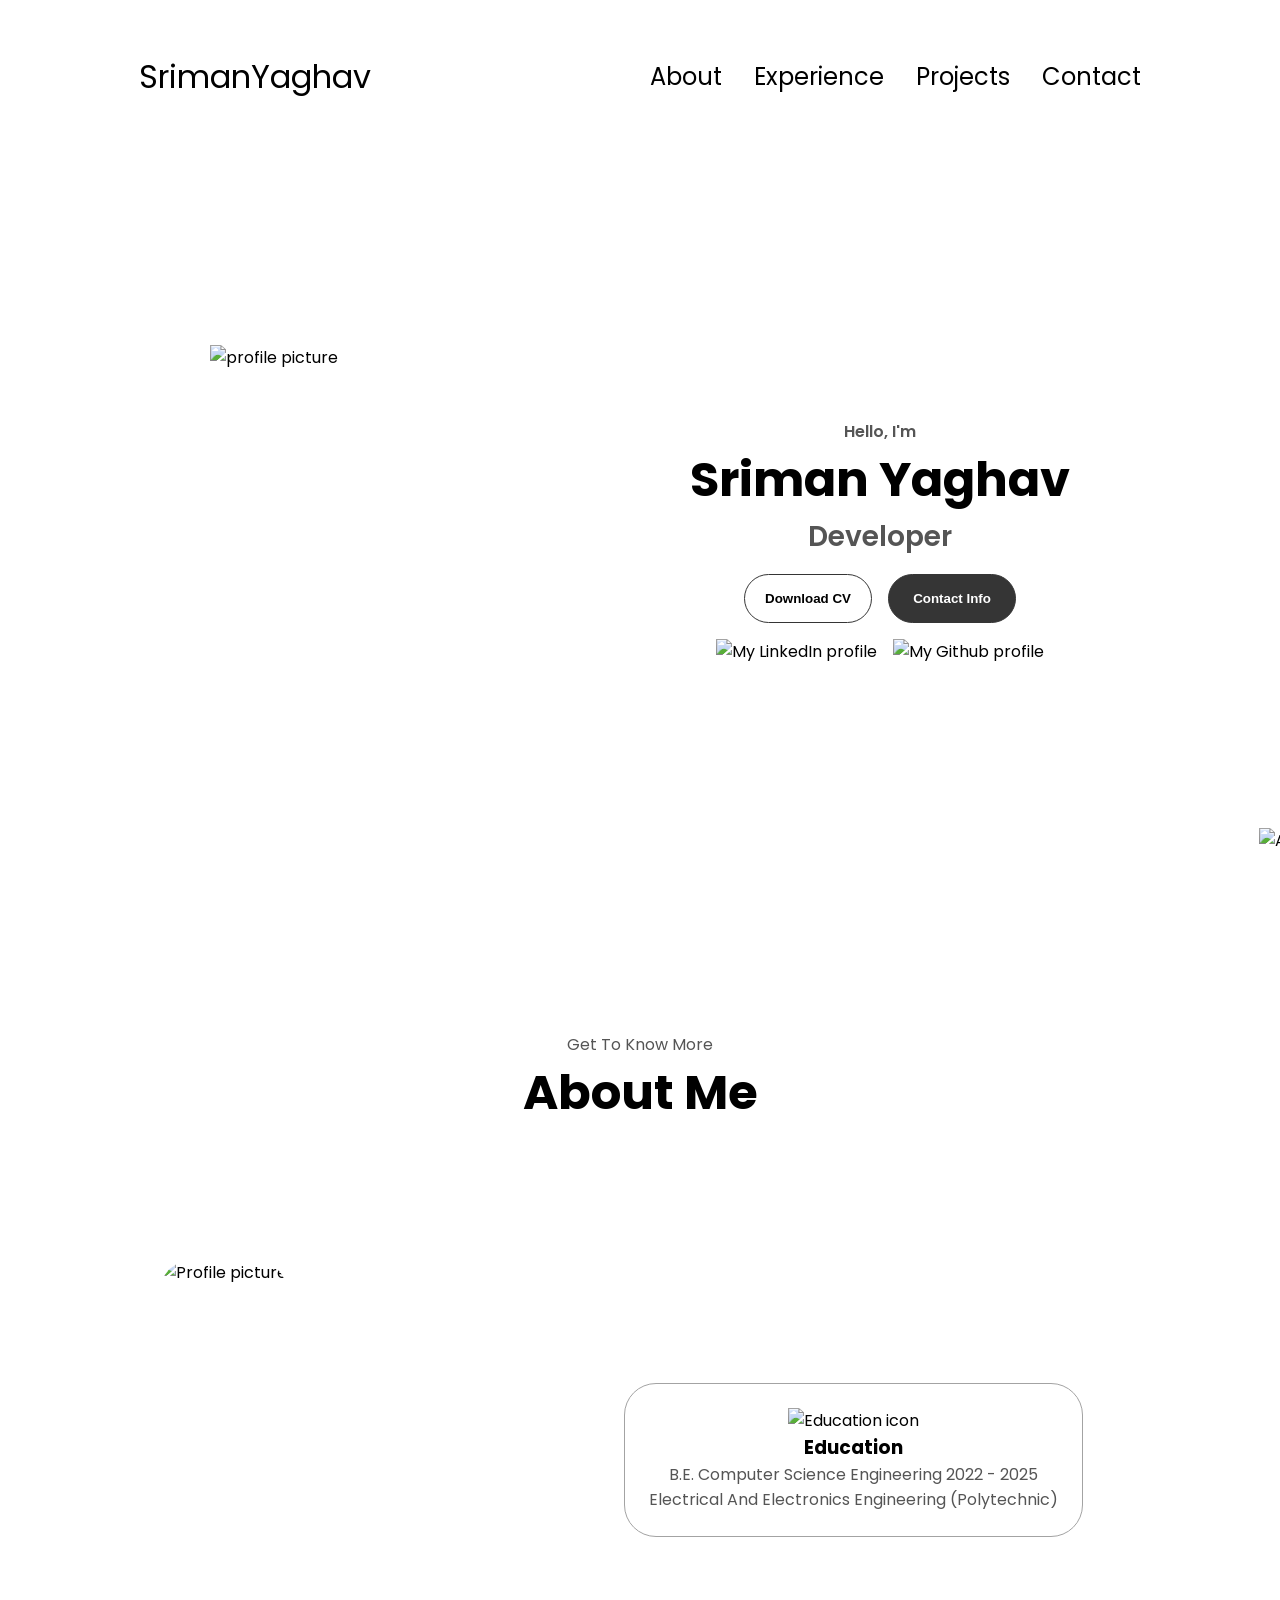
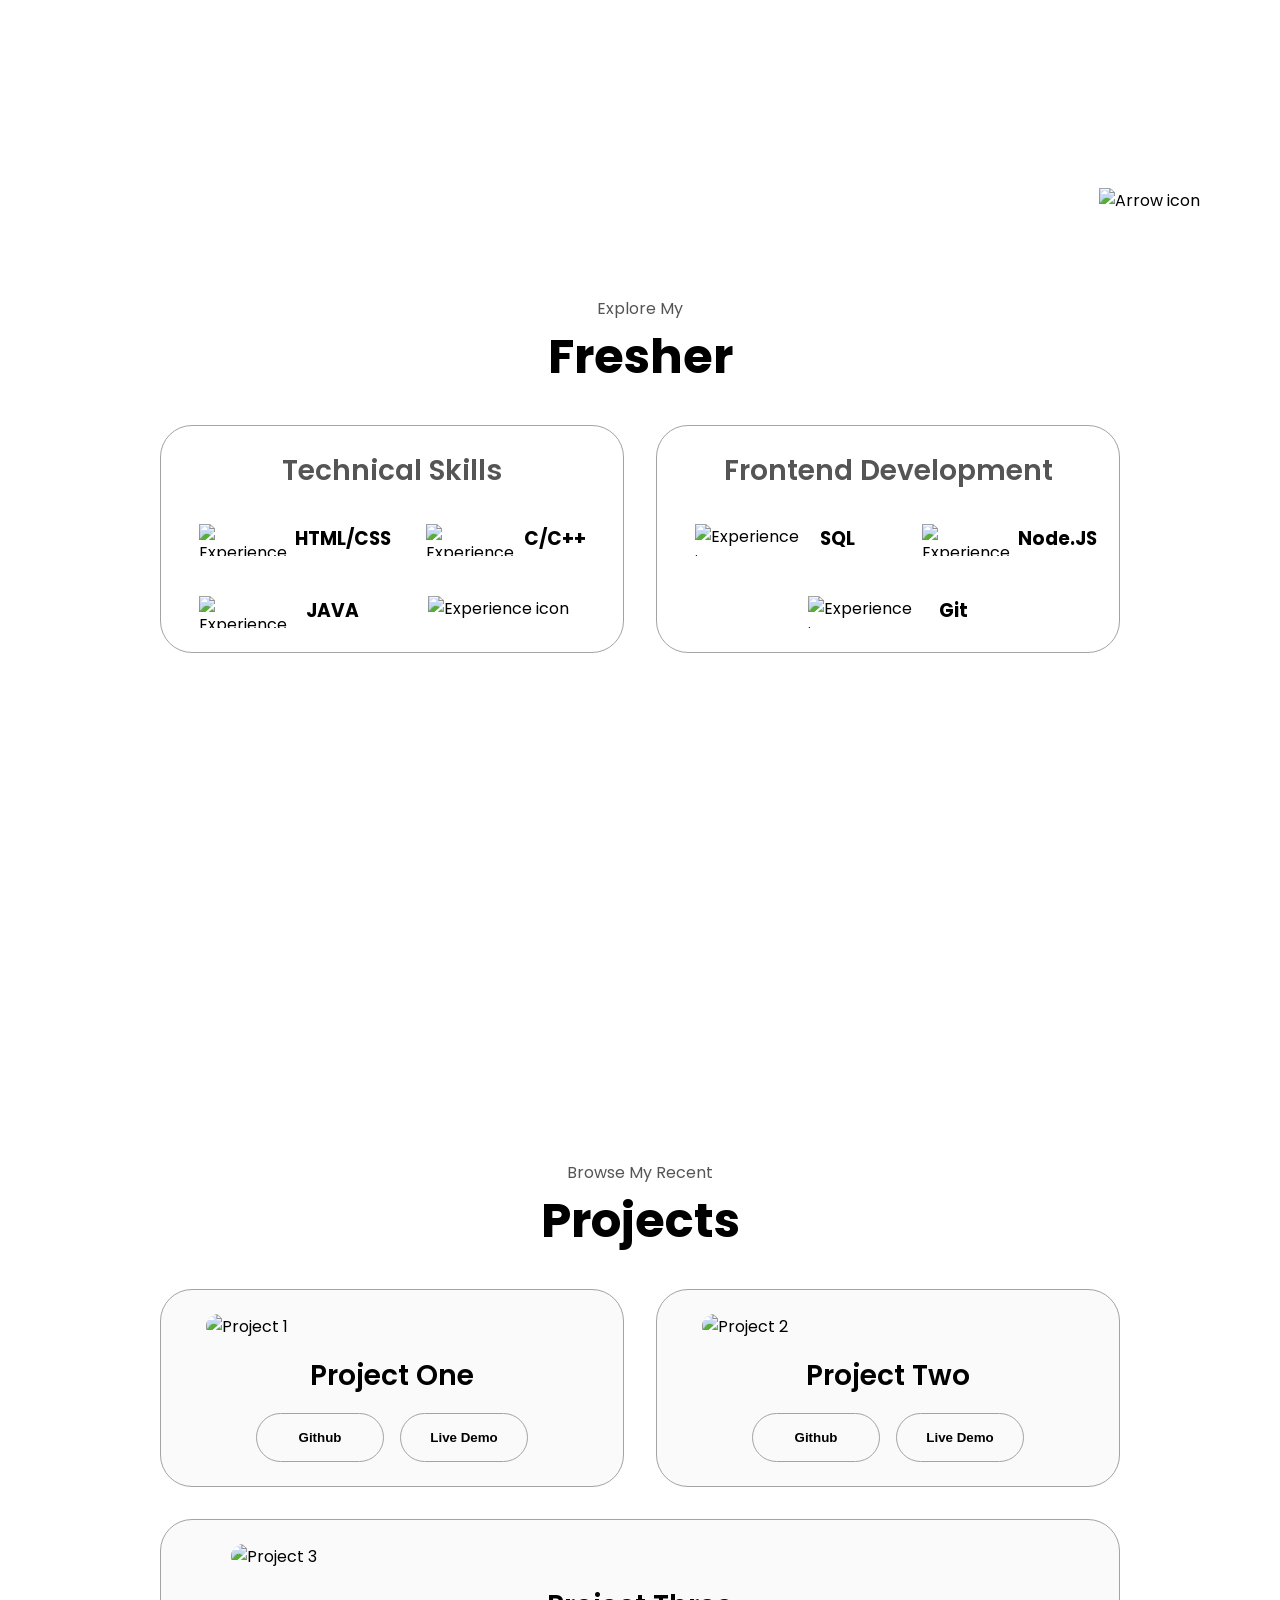
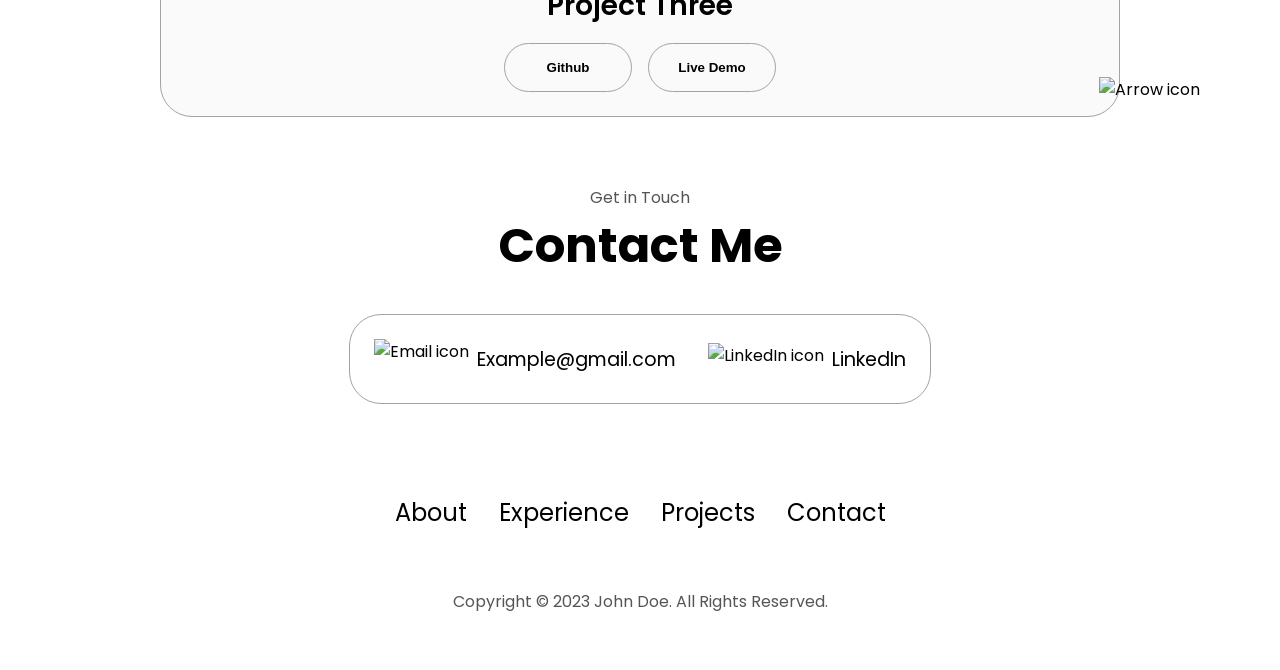
==== index.html @ 50a39890 "Add files via upload" ====
<!DOCTYPE html>
<html lang="en">
  <head>
    <meta charset="UTF-8" />
    <meta http-equiv="X-UA-Compatible" content="IE=edge" />
    <meta name="viewport" content="width=device-width, initial-scale=1.0" />
    <title>My Portfolio</title>
    <link rel="stylesheet" href="style.css" />
    <link rel="stylesheet" href="mediaqueries.css" />
  </head>
  <body>
    <nav id="desktop-nav">
      <div class="logo">SrimanYaghav</div>
      <div>
        <ul class="nav-links">
          <li><a href="#about">About</a></li>
          <li><a href="#experience">Experience</a></li>
          <li><a href="#projects">Projects</a></li>
          <li><a href="#contact">Contact</a></li>
        </ul>
      </div>
    </nav>
    <nav id="hamburger-nav">
      <div class="logo">Sriman Yaghav</div>
      <div class="hamburger-menu">
        <div class="hamburger-icon" onclick="toggleMenu()">
          <span></span>
          <span></span>
          <span></span>
        </div>
        <div class="menu-links">
          <li><a href="#about" onclick="toggleMenu()">About</a></li>
          <li><a href="#experience" onclick="toggleMenu()">Experience</a></li>
          <li><a href="#projects" onclick="toggleMenu()">Projects</a></li>
          <li><a href="#contact" onclick="toggleMenu()">Contact</a></li>
        </div>
      </div>
    </nav>
    <section id="profile">
      <div class="section__pic-container">
        <img src="./assets/pro.png" alt="profile picture" />
      </div>
      <div class="section__text">
        <p class="section__text__p1">Hello, I'm</p>
        <h1 class="title">Sriman Yaghav</h1>
        <p class="section__text__p2">Developer</p>
        <div class="btn-container">
          <button
            class="btn btn-color-2"
            onclick="window.open('./assets/resume-example.pdf')"
          >
            Download CV
          </button>
          <button class="btn btn-color-1" onclick="location.href='./#contact'">
            Contact Info
          </button>
        </div>
        <div id="socials-container">
          <img
            src="./assets/linkedin.png"
            alt="My LinkedIn profile"
            class="icon"
            onclick="location.href='https://linkedin.com/in/SrimanYaghav'"
          />
          <img
            src="./assets/github.png"
            alt="My Github profile"
            class="icon"
            onclick="location.href='https://github.com/SrimanYaghav'"
          />
        </div>
      </div>
    </section>
    <section id="about">
      <p class="section__text__p1">Get To Know More</p>
      <h1 class="title">About Me</h1>
      <div class="section-container">
        <div class="section__pic-container">
          <img
            src="./assets/about-pic.png"
            alt="Profile picture"
            class="about-pic"
          />
        </div>
        <div class="about-details-container">
          <div class="about-containers">
            <div class="details-container">
              
              <img
                src="./assets/education.png"
                alt="Education icon"
                class="icon"
              />
              <h3>Education</h3>
              <p>B.E. Computer Science Engineering 2022 - 2025 <br />Electrical And Electronics Engineering (Polytechnic)</p>
            </div>
          </div>
          <div class="text-container">
            <p>
              
            </p>
          </div>
        </div>
      </div>
      <img
        src="./assets/arrow.png"
        alt="Arrow icon"
        class="icon arrow"
        onclick="location.href='./#fresher'"
      />
    </section>
    <section id="Fresher">
      <p class="section__text__p1">Explore My</p>
      <h1 class="title">Fresher</h1>
      <div class="experience-details-container">
        <div class="about-containers">
          <div class="details-container">
            <h2 class="experience-sub-title">Technical Skills</h2>
            <div class="article-container">
              <article>
                <img
                  src="./assets/checkmark.png"
                  alt="Experience icon"
                  class="icon"
                />
                <div>
                  <h3>HTML/CSS</h3>
                  <p></p>
                </div>
              </article>
              <article>
                <img
                  src="./assets/checkmark.png"
                  alt="Experience icon"
                  class="icon"
                />
                <div>
                  <h3>C/C++</h3>
                  <p></p>
                </div>
              </article>
          
              <article>
                <img
                  src="./assets/checkmark.png"
                  alt="Experience icon"
                  class="icon"
                />
                <div>
                  <h3>JAVA</h3>
                  <p></p>
                </div>
              </article>
              <article>
                <img
                  src="./assets/checkmark.png"
                  alt="Experience icon"
                  class="icon"
                />
                <div>
                  <h3></h3>
                  <p></p>
                </div>
              </article>
              
            </div>
          </div>
          <div class="details-container">
            <h2 class="experience-sub-title">Frontend Development</h2>
            <div class="article-container">
              <article>
                <img
                  src="./assets/checkmark.png"
                  alt="Experience icon"
                  class="icon"
                />
                <div>
                  <h3>SQL</h3>
                  <p></p>
                </div>
              </article>
              <article>
                <img
                  src="./assets/checkmark.png"
                  alt="Experience icon"
                  class="icon"
                />
                <div>
                  <h3>Node.JS</h3>
                  <p></p>
                </div>
              </article>
        
              <article>
                <img
                  src="./assets/checkmark.png"
                  alt="Experience icon"
                  class="icon"
                />
                <div>
                  <h3>Git</h3>
                  <p></p>
                </div>
              </article>
            </div>
          </div>
        </div>
      </div>
      <img
        src="./assets/arrow.png"
        alt="Arrow icon"
        class="icon arrow"
        onclick="location.href='./#projects'"
      />
    </section>
    <section id="projects">
      <p class="section__text__p1">Browse My Recent</p>
      <h1 class="title">Projects</h1>
      <div class="experience-details-container">
        <div class="about-containers">
          <div class="details-container color-container">
            <div class="article-container">
              <img
                src="./assets/project-1.png"
                alt="Project 1"
                class="project-img"
              />
            </div>
            <h2 class="experience-sub-title project-title">Project One</h2>
            <div class="btn-container">
              <button
                class="btn btn-color-2 project-btn"
                onclick="location.href='https://github.com/'"
              >
                Github
              </button>
              <button
                class="btn btn-color-2 project-btn"
                onclick="location.href='https://github.com/'"
              >
                Live Demo
              </button>
            </div>
          </div>
          <div class="details-container color-container">
            <div class="article-container">
              <img
                src="./assets/project-2.png"
                alt="Project 2"
                class="project-img"
              />
            </div>
            <h2 class="experience-sub-title project-title">Project Two</h2>
            <div class="btn-container">
              <button
                class="btn btn-color-2 project-btn"
                onclick="location.href='https://github.com/'"
              >
                Github
              </button>
              <button
                class="btn btn-color-2 project-btn"
                onclick="location.href='https://github.com/'"
              >
                Live Demo
              </button>
            </div>
          </div>
          <div class="details-container color-container">
            <div class="article-container">
              <img
                src="./assets/project-3.png"
                alt="Project 3"
                class="project-img"
              />
            </div>
            <h2 class="experience-sub-title project-title">Project Three</h2>
            <div class="btn-container">
              <button
                class="btn btn-color-2 project-btn"
                onclick="location.href='https://github.com/'"
              >
                Github
              </button>
              <button
                class="btn btn-color-2 project-btn"
                onclick="location.href='https://github.com/'"
              >
                Live Demo
              </button>
            </div>
          </div>
        </div>
      </div>
      <img
        src="./assets/arrow.png"
        alt="Arrow icon"
        class="icon arrow"
        onclick="location.href='./#contact'"
      />
    </section>
    <section id="contact">
      <p class="section__text__p1">Get in Touch</p>
      <h1 class="title">Contact Me</h1>
      <div class="contact-info-upper-container">
        <div class="contact-info-container">
          <img
            src="./assets/email.png"
            alt="Email icon"
            class="icon contact-icon email-icon"
          />
          <p><a href="mailto:examplemail@gmail.com">Example@gmail.com</a></p>
        </div>
        <div class="contact-info-container">
          <img
            src="./assets/linkedin.png"
            alt="LinkedIn icon"
            class="icon contact-icon"
          />
          <p><a href="https://www.linkedin.com">LinkedIn</a></p>
        </div>
      </div>
    </section>
    <footer>
      <nav>
        <div class="nav-links-container">
          <ul class="nav-links">
            <li><a href="#about">About</a></li>
            <li><a href="#experience">Experience</a></li>
            <li><a href="#projects">Projects</a></li>
            <li><a href="#contact">Contact</a></li>
          </ul>
        </div>
      </nav>
      <p>Copyright &#169; 2023 John Doe. All Rights Reserved.</p>
    </footer>
    <script src="script.js"></script>
  </body>
</html>
---- style.css ----
/* GENERAL */

@import url("https://fonts.googleapis.com/css2?family=Poppins:wght@300;400;500;600&display=swap");

* {
  margin: 0;
  padding: 0;
}

body {
  font-family: "Poppins", sans-serif;
}

html {
  scroll-behavior: smooth;
}

p {
  color: rgb(85, 85, 85);
}

/* TRANSITION */

a,
.btn {
  transition: all 300ms ease;
}

/* DESKTOP NAV */

nav,
.nav-links {
  display: flex;
}

nav {
  justify-content: space-around;
  align-items: center;
  height: 17vh;
}

.nav-links {
  gap: 2rem;
  list-style: none;
  font-size: 1.5rem;
}

a {
  color: black;
  text-decoration: none;
  text-decoration-color: white;
}

a:hover {
  color: grey;
  text-decoration: underline;
  text-underline-offset: 1rem;
  text-decoration-color: rgb(181, 181, 181);
}

.logo {
  font-size: 2rem;
}

.logo:hover {
  cursor: default;
}

/* HAMBURGER MENU */

#hamburger-nav {
  display: none;
}

.hamburger-menu {
  position: relative;
  display: inline-block;
}

.hamburger-icon {
  display: flex;
  flex-direction: column;
  justify-content: space-between;
  height: 24px;
  width: 30px;
  cursor: pointer;
}

.hamburger-icon span {
  width: 100%;
  height: 2px;
  background-color: black;
  transition: all 0.3 ease-in-out;
}

.menu-links {
  position: absolute;
  top: 100%;
  right: 0;
  background-color: white;
  width: fit-content;
  max-height: 0;
  overflow: hidden;
  transition: all 0.3 ease-in-out;
}

.menu-links a {
  display: block;
  padding: 10px;
  text-align: center;
  font-size: 1.5rem;
  color: black;
  text-decoration: none;
  transition: all 0.3 ease-in-out;
}

.menu-links li {
  list-style: none;
}

.menu-links.open {
  max-height: 300px;
}

.hamburger-icon.open span:first-child {
  transform: rotate(45deg) translate(10px, 5px);
}

.hamburger-icon.open span:nth-child(2) {
  opacity: 0;
}

.hamburger-icon.open span:last-child {
  transform: rotate(-45deg) translate(10px, -5px);
}

.hamburger-icon span:first-child {
  transform: none;
}

.hamburger-icon span:first-child {
  opacity: 1;
}

.hamburger-icon span:first-child {
  transform: none;
}

/* SECTIONS */

section {
  padding-top: 4vh;
  height: 96vh;
  margin: 0 10rem;
  box-sizing: border-box;
  min-height: fit-content;
}

.section-container {
  display: flex;
}

/* PROFILE SECTION */

#profile {
  display: flex;
  justify-content: center;
  gap: 5rem;
  height: 80vh;
}

.section__pic-container {
  display: flex;
  height: 400px;
  width: 400px;
  margin: auto 0;
}

.section__text {
  align-self: center;
  text-align: center;
}

.section__text p {
  font-weight: 600;
}

.section__text__p1 {
  text-align: center;
}

.section__text__p2 {
  font-size: 1.75rem;
  margin-bottom: 1rem;
}

.title {
  font-size: 3rem;
  text-align: center;
}

#socials-container {
  display: flex;
  justify-content: center;
  margin-top: 1rem;
  gap: 1rem;
}

/* ICONS */

.icon {
  cursor: pointer;
  height: 2rem;
}

/* BUTTONS */

.btn-container {
  display: flex;
  justify-content: center;
  gap: 1rem;
}

.btn {
  font-weight: 600;
  transition: all 300ms ease;
  padding: 1rem;
  width: 8rem;
  border-radius: 2rem;
}

.btn-color-1,
.btn-color-2 {
  border: rgb(53, 53, 53) 0.1rem solid;
}

.btn-color-1:hover,
.btn-color-2:hover {
  cursor: pointer;
}

.btn-color-1,
.btn-color-2:hover {
  background: rgb(53, 53, 53);
  color: white;
}

.btn-color-1:hover {
  background: rgb(0, 0, 0);
}

.btn-color-2 {
  background: none;
}

.btn-color-2:hover {
  border: rgb(255, 255, 255) 0.1rem solid;
}

.btn-container {
  gap: 1rem;
}

/* ABOUT SECTION */

#about {
  position: relative;
}

.about-containers {
  gap: 2rem;
  margin-bottom: 2rem;
  margin-top: 2rem;
}

.about-details-container {
  justify-content: center;
  flex-direction: column;
}

.about-containers,
.about-details-container {
  display: flex;
}

.about-pic {
  border-radius: 2rem;
}

.arrow {
  position: absolute;
  right: -5rem;
  bottom: 2.5rem;
}

.details-container {
  padding: 1.5rem;
  flex: 1;
  background: white;
  border-radius: 2rem;
  border: rgb(53, 53, 53) 0.1rem solid;
  border-color: rgb(163, 163, 163);
  text-align: center;
}

.section-container {
  gap: 4rem;
  height: 80%;
}

.section__pic-container {
  height: 400px;
  width: 400px;
  margin: auto 0;
}

/* EXPERIENCE SECTION */

#experience {
  position: relative;
}

.experience-sub-title {
  color: rgb(85, 85, 85);
  font-weight: 600;
  font-size: 1.75rem;
  margin-bottom: 2rem;
}

.experience-details-container {
  display: flex;
  justify-content: center;
  flex-direction: column;
}

.article-container {
  display: flex;
  text-align: initial;
  flex-wrap: wrap;
  flex-direction: row;
  gap: 2.5rem;
  justify-content: space-around;
}

article {
  display: flex;
  width: 10rem;
  justify-content: space-around;
  gap: 0.5rem;
}

article .icon {
  cursor: default;
}

/* PROJECTS SECTION */

#projects {
  position: relative;
}

.color-container {
  border-color: rgb(163, 163, 163);
  background: rgb(250, 250, 250);
}

.project-img {
  border-radius: 2rem;
  width: 90%;
  height: 90%;
}

.project-title {
  margin: 1rem;
  color: black;
}

.project-btn {
  color: black;
  border-color: rgb(163, 163, 163);
}

/* CONTACT */

#contact {
  display: flex;
  justify-content: center;
  flex-direction: column;
  height: 70vh;
}

.contact-info-upper-container {
  display: flex;
  justify-content: center;
  border-radius: 2rem;
  border: rgb(53, 53, 53) 0.1rem solid;
  border-color: rgb(163, 163, 163);
  background: (250, 250, 250);
  margin: 2rem auto;
  padding: 0.5rem;
}

.contact-info-container {
  display: flex;
  align-items: center;
  justify-content: center;
  gap: 0.5rem;
  margin: 1rem;
}

.contact-info-container p {
  font-size: larger;
}

.contact-icon {
  cursor: default;
}

.email-icon {
  height: 2.5rem;
}

/* FOOTER SECTION */

footer {
  height: 26vh;
  margin: 0 1rem;
}

footer p {
  text-align: center;
}
---- mediaqueries.css ----
@media screen and (max-width: 1400px) {
  #profile {
    height: 83vh;
    margin-bottom: 6rem;
  }
  .about-containers {
    flex-wrap: wrap;
  }
  #contact,
  #projects {
    height: fit-content;
  }
}

@media screen and (max-width: 1200px) {
  #desktop-nav {
    display: none;
  }
  #hamburger-nav {
    display: flex;
  }
  #experience,
  .experience-details-container {
    margin-top: 2rem;
  }
  #profile,
  .section-container {
    display: block;
  }
  .arrow {
    display: none;
  }
  section,
  .section-container {
    height: fit-content;
  }
  section {
    margin: 0 5%;
  }
  .section__pic-container {
    width: 275px;
    height: 275px;
    margin: 0 auto 2rem;
  }
  .about-containers {
    margin-top: 0;
  }
}

@media screen and (max-width: 600px) {
  #contact,
  footer {
    height: 40vh;
  }
  #profile {
    height: 83vh;
    margin-bottom: 0;
  }
  article {
    font-size: 1rem;
  }
  footer nav {
    height: fit-content;
    margin-bottom: 2rem;
  }
  .about-containers,
  .contact-info-upper-container,
  .btn-container {
    flex-wrap: wrap;
  }
  .contact-info-container {
    margin: 0;
  }
  .contact-info-container p,
  .nav-links li a {
    font-size: 1rem;
  }
  .experience-sub-title {
    font-size: 1.25rem;
  }
  .logo {
    font-size: 1.5rem;
  }
  .nav-links {
    flex-direction: column;
    gap: 0.5rem;
    text-align: center;
  }
  .section__pic-container {
    width: auto;
    height: 46vw;
    justify-content: center;
  }
  .section__text__p2 {
    font-size: 1.25rem;
  }
  .title {
    font-size: 2rem;
  }
  .text-container {
    text-align: justify;
  }
}
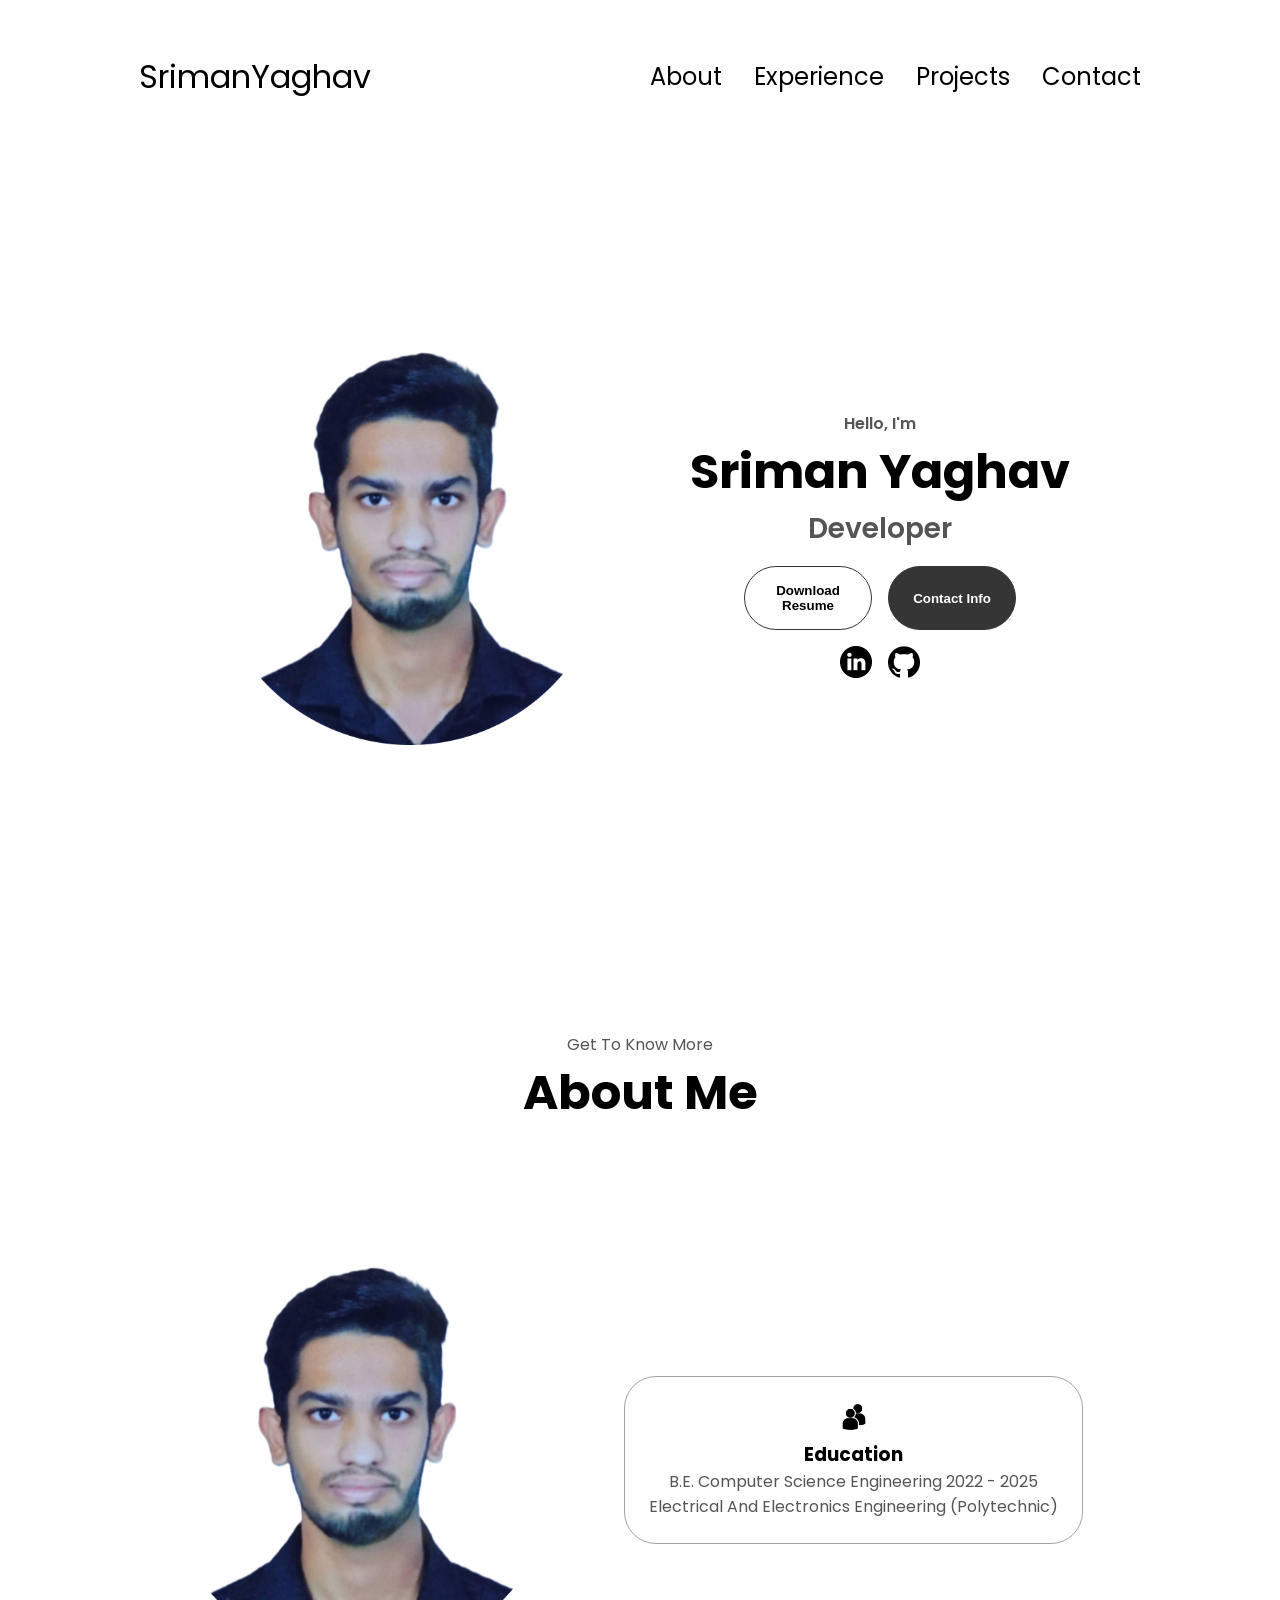
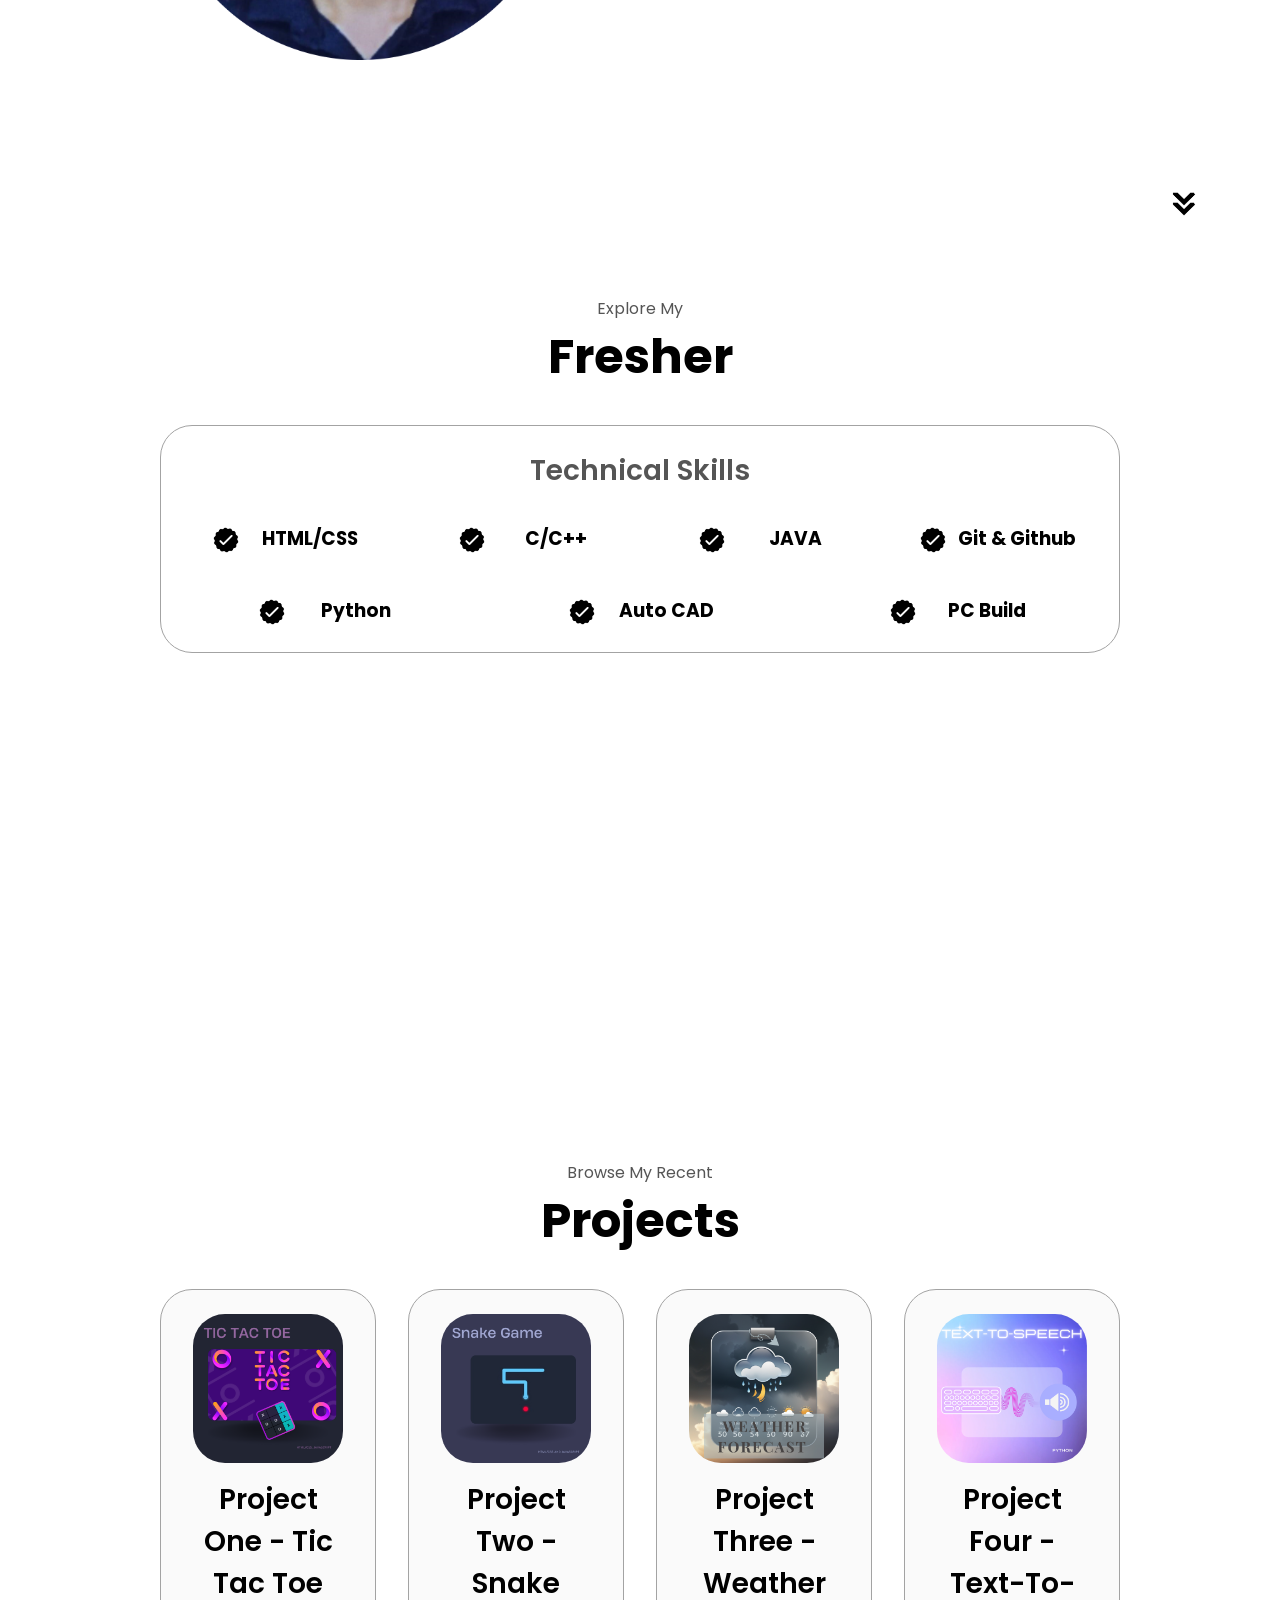
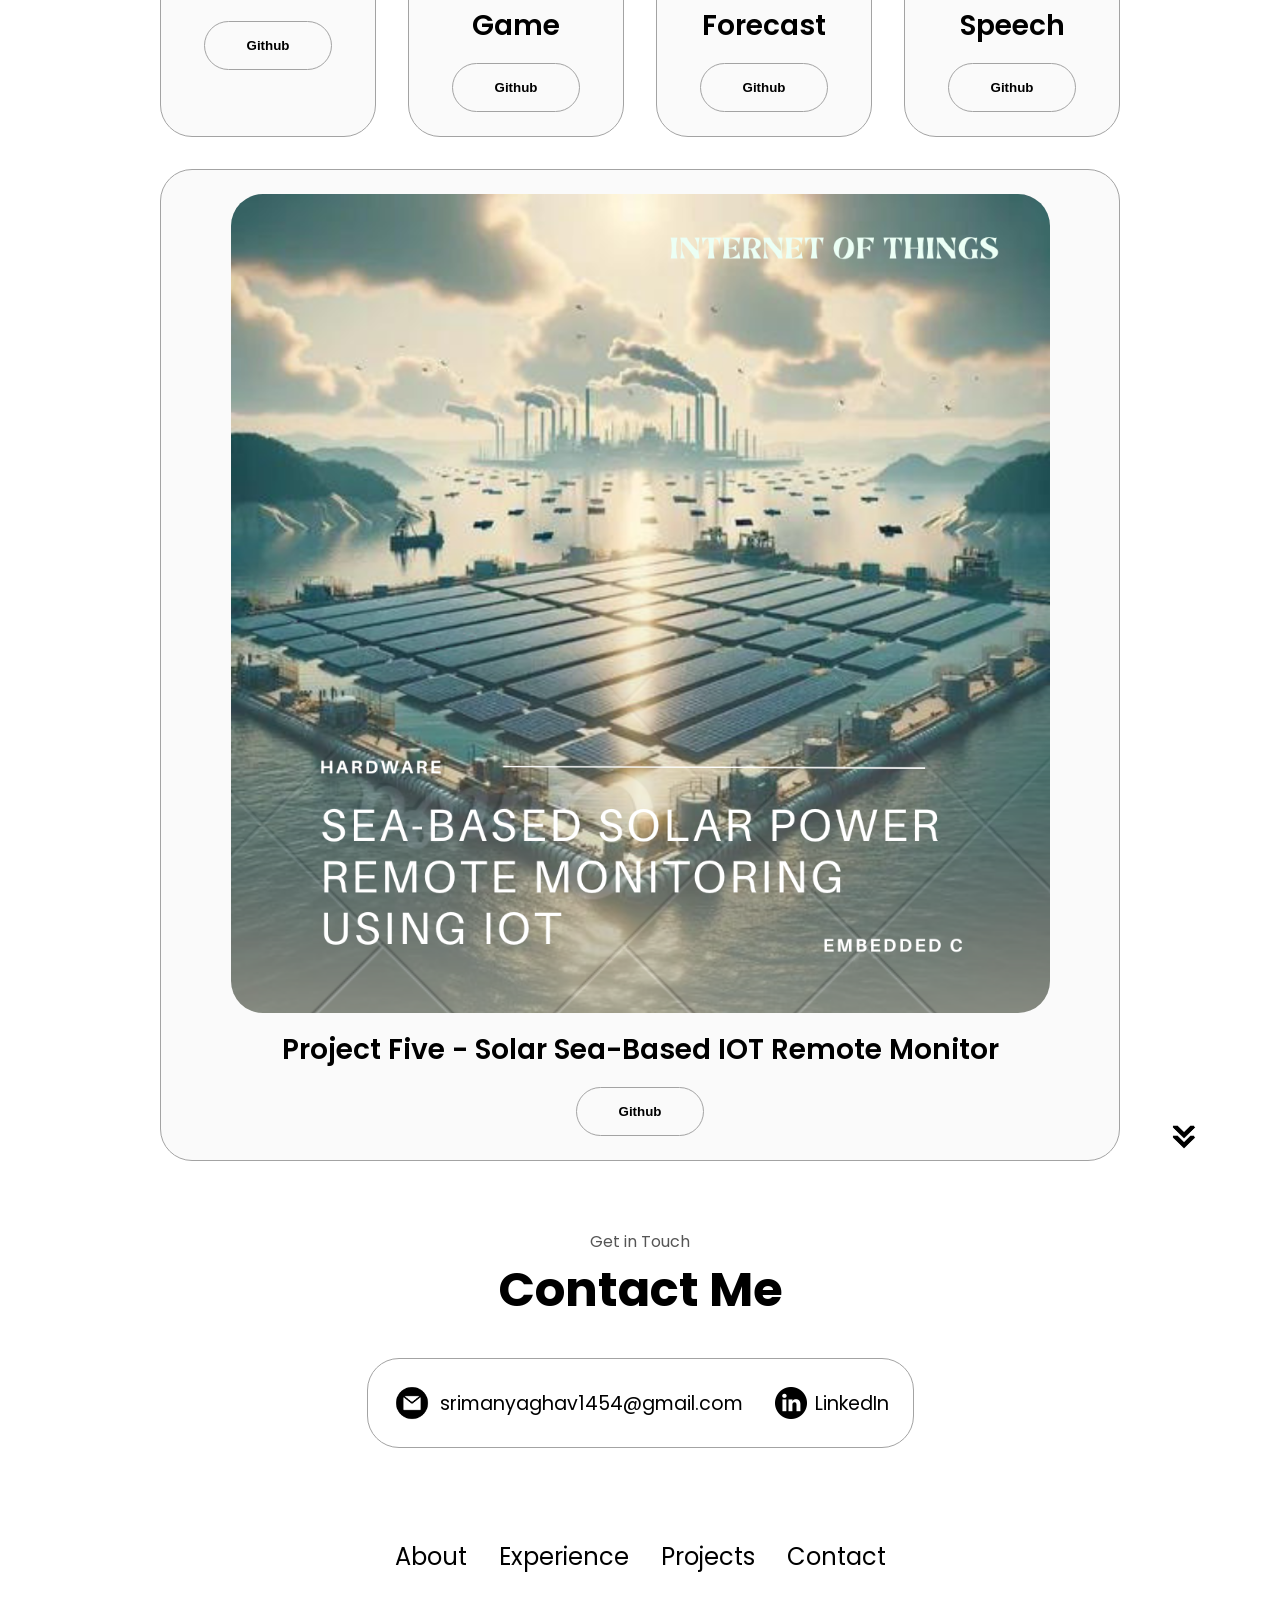
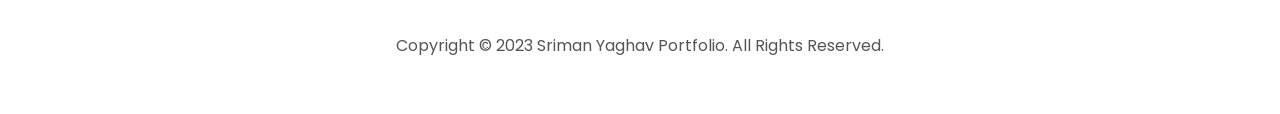
==== commit 0cf6714d: "allnewfiles" ====
--- a/index.html
+++ b/index.html
@@ -1,12 +1,10 @@
 <!DOCTYPE html>
 <html lang="en">
   <head>
-    <meta charset="UTF-8" />
-    <meta http-equiv="X-UA-Compatible" content="IE=edge" />
     <meta name="viewport" content="width=device-width, initial-scale=1.0" />
-    <title>My Portfolio</title>
+    <title>My Portfolio SrimanYaghav</title>
     <link rel="stylesheet" href="style.css" />
-    <link rel="stylesheet" href="mediaqueries.css" />
+    <link rel="stylesheet" href="media.css" />
   </head>
   <body>
     <nav id="desktop-nav">
@@ -49,7 +47,7 @@
             class="btn btn-color-2"
             onclick="window.open('./assets/resume-example.pdf')"
           >
-            Download CV
+            Download Resume
           </button>
           <button class="btn btn-color-1" onclick="location.href='./#contact'">
             Contact Info
@@ -77,7 +75,7 @@
       <div class="section-container">
         <div class="section__pic-container">
           <img
-            src="./assets/about-pic.png"
+            src="./assets/pro.png"
             alt="Profile picture"
             class="about-pic"
           />
@@ -158,50 +156,47 @@
                   class="icon"
                 />
                 <div>
-                  <h3></h3>
-                  <p></p>
-                </div>
-              </article>
-              
-            </div>
-          </div>
-          <div class="details-container">
-            <h2 class="experience-sub-title">Frontend Development</h2>
-            <div class="article-container">
-              <article>
-                <img
-                  src="./assets/checkmark.png"
-                  alt="Experience icon"
-                  class="icon"
-                />
-                <div>
-                  <h3>SQL</h3>
-                  <p></p>
-                </div>
-              </article>
-              <article>
-                <img
-                  src="./assets/checkmark.png"
-                  alt="Experience icon"
-                  class="icon"
-                />
-                <div>
-                  <h3>Node.JS</h3>
-                  <p></p>
-                </div>
-              </article>
-        
-              <article>
-                <img
-                  src="./assets/checkmark.png"
-                  alt="Experience icon"
-                  class="icon"
-                />
-                <div>
-                  <h3>Git</h3>
-                  <p></p>
-                </div>
-              </article>
+                  <h3>Git & Github  </h3>
+                  <p></p>
+                </div>
+              </article>
+              <article>
+                <img
+                  src="./assets/checkmark.png"
+                  alt="Experience icon"
+                  class="icon"
+                />
+                <div>
+                  <h3>Python</h3>
+                  <p></p>
+                </div>
+              </article>
+              <article>
+                <img
+                  src="./assets/checkmark.png"
+                  alt="Experience icon"
+                  class="icon"
+                />
+                <div>
+                  <h3>Auto CAD</h3>
+                  <p></p>
+                </div>
+              </article>
+              <article>
+                <img
+                  src="./assets/checkmark.png"
+                  alt="Experience icon"
+                  class="icon"
+                />
+                <div>
+                  <h3>PC Build</h3>
+                  <p></p>
+                </div>
+              </article>
+              
+            </div>
+          </div>
+          
             </div>
           </div>
         </div>
@@ -221,12 +216,50 @@
           <div class="details-container color-container">
             <div class="article-container">
               <img
-                src="./assets/project-1.png"
+                src="./assets/tic.png"
                 alt="Project 1"
                 class="project-img"
               />
             </div>
-            <h2 class="experience-sub-title project-title">Project One</h2>
+            <h2 class="experience-sub-title project-title">Project One - Tic Tac Toe</h2>
+            <div class="btn-container">
+              <button
+                class="btn btn-color-2 project-btn"
+                onclick="location.href='https://github.com/SrimanYaghav/Tic_Tac_Toe.git'"
+              >
+                Github
+              </button>
+              
+            </div>
+          </div>
+          <div class="details-container color-container">
+            <div class="article-container">
+              <img
+                src="./assets/snake.png"
+                alt="Project 2"
+                class="project-img"
+              />
+            </div>
+            <h2 class="experience-sub-title project-title">Project Two - Snake Game</h2>
+            <div class="btn-container">
+              <button
+                class="btn btn-color-2 project-btn"
+                onclick="location.href='https://github.com/SrimanYaghav/Snake_Game.git'"
+              >
+                Github
+              </button>
+              
+            </div>
+          </div>
+          <div class="details-container color-container">
+            <div class="article-container">
+              <img
+                src="./assets/wea.png"
+                alt="Project 3"
+                class="project-img"
+              />
+            </div>
+            <h2 class="experience-sub-title project-title">Project Three - Weather Forecast</h2>
             <div class="btn-container">
               <button
                 class="btn btn-color-2 project-btn"
@@ -234,62 +267,48 @@
               >
                 Github
               </button>
+              
+            </div>
+          </div>
+          <div class="details-container color-container">
+            <div class="article-container">
+              <img
+                src="./assets/tts.png"
+                alt="Project 4"
+                class="project-img"
+              />
+            </div>
+            <h2 class="experience-sub-title project-title">Project Four - Text-To-Speech</h2>
+            <div class="btn-container">
               <button
                 class="btn btn-color-2 project-btn"
                 onclick="location.href='https://github.com/'"
               >
-                Live Demo
-              </button>
-            </div>
-          </div>
-          <div class="details-container color-container">
-            <div class="article-container">
-              <img
-                src="./assets/project-2.png"
-                alt="Project 2"
-                class="project-img"
-              />
-            </div>
-            <h2 class="experience-sub-title project-title">Project Two</h2>
-            <div class="btn-container">
-              <button
-                class="btn btn-color-2 project-btn"
-                onclick="location.href='https://github.com/'"
-              >
-                Github
-              </button>
-              <button
-                class="btn btn-color-2 project-btn"
-                onclick="location.href='https://github.com/'"
-              >
-                Live Demo
-              </button>
-            </div>
-          </div>
-          <div class="details-container color-container">
-            <div class="article-container">
-              <img
-                src="./assets/project-3.png"
-                alt="Project 3"
-                class="project-img"
-              />
-            </div>
-            <h2 class="experience-sub-title project-title">Project Three</h2>
-            <div class="btn-container">
-              <button
-                class="btn btn-color-2 project-btn"
-                onclick="location.href='https://github.com/'"
-              >
-                Github
-              </button>
-              <button
-                class="btn btn-color-2 project-btn"
-                onclick="location.href='https://github.com/'"
-              >
-                Live Demo
-              </button>
-            </div>
-          </div>
+                Github
+              </button>
+              
+            </div>
+          </div>
+          <div class="details-container color-container">
+            <div class="article-container">
+              <img
+                src="./assets/solar.png"
+                alt="Project 5"
+                class="project-img"
+              />
+            </div>
+            <h2 class="experience-sub-title project-title">Project Five - Solar Sea-Based IOT Remote Monitor </h2>
+            <div class="btn-container">
+              <button
+                class="btn btn-color-2 project-btn"
+                onclick="location.href='https://github.com/SrimanYaghav/Solar-Power-Sea-Based-Remote-Monitoring-Using-IOT.git'"
+              >
+                Github
+              </button>
+              
+            </div>
+          </div>
+          
         </div>
       </div>
       <img
@@ -309,7 +328,7 @@
             alt="Email icon"
             class="icon contact-icon email-icon"
           />
-          <p><a href="mailto:examplemail@gmail.com">Example@gmail.com</a></p>
+          <p><a href="mailto:srimanyaghav1454@gmail.com">srimanyaghav1454@gmail.com</a></p>
         </div>
         <div class="contact-info-container">
           <img
@@ -317,7 +336,7 @@
             alt="LinkedIn icon"
             class="icon contact-icon"
           />
-          <p><a href="https://www.linkedin.com">LinkedIn</a></p>
+          <p><a href="https://www.linkedin.com/in/SrimanYaghav">LinkedIn</a></p>
         </div>
       </div>
     </section>
@@ -332,7 +351,7 @@
           </ul>
         </div>
       </nav>
-      <p>Copyright &#169; 2023 John Doe. All Rights Reserved.</p>
+      <p>Copyright &#169; 2023 Sriman Yaghav Portfolio. All Rights Reserved.</p>
     </footer>
     <script src="script.js"></script>
   </body>
--- a/media.css
+++ b/media.css
@@ -0,0 +1,103 @@
+@media screen and (max-width: 1400px) {
+  #profile {
+    height: 83vh;
+    margin-bottom: 6rem;
+  }
+  .about-containers {
+    flex-wrap: wrap;
+  }
+  #contact,
+  #projects {
+    height: fit-content;
+  }
+}
+
+@media screen and (max-width: 1200px) {
+  #desktop-nav {
+    display: none;
+  }
+  #hamburger-nav {
+    display: flex;
+  }
+  #experience,
+  .experience-details-container {
+    margin-top: 2rem;
+  }
+  #profile,
+  .section-container {
+    display: block;
+  }
+  .arrow {
+    display: none;
+  }
+  section,
+  .section-container {
+    height: fit-content;
+  }
+  section {
+    margin: 0 5%;
+  }
+  .section__pic-container {
+    width: 275px;
+    height: 275px;
+    margin: 0 auto 2rem;
+  }
+  .about-containers {
+    margin-top: 0;
+  }
+}
+
+@media screen and (max-width: 600px) {
+  #contact,
+  footer {
+    height: 40vh;
+  }
+  #profile {
+    height: 83vh;
+    margin-bottom: 0;
+  }
+  article {
+    font-size: 1rem;
+  }
+  footer nav {
+    height: fit-content;
+    margin-bottom: 2rem;
+  }
+  .about-containers,
+  .contact-info-upper-container,
+  .btn-container {
+    flex-wrap: wrap;
+  }
+  .contact-info-container {
+    margin: 0;
+  }
+  .contact-info-container p,
+  .nav-links li a {
+    font-size: 1rem;
+  }
+  .experience-sub-title {
+    font-size: 1.25rem;
+  }
+  .logo {
+    font-size: 1.5rem;
+  }
+  .nav-links {
+    flex-direction: column;
+    gap: 0.5rem;
+    text-align: center;
+  }
+  .section__pic-container {
+    width: auto;
+    height: 46vw;
+    justify-content: center;
+  }
+  .section__text__p2 {
+    font-size: 1.25rem;
+  }
+  .title {
+    font-size: 2rem;
+  }
+  .text-container {
+    text-align: justify;
+  }
+}
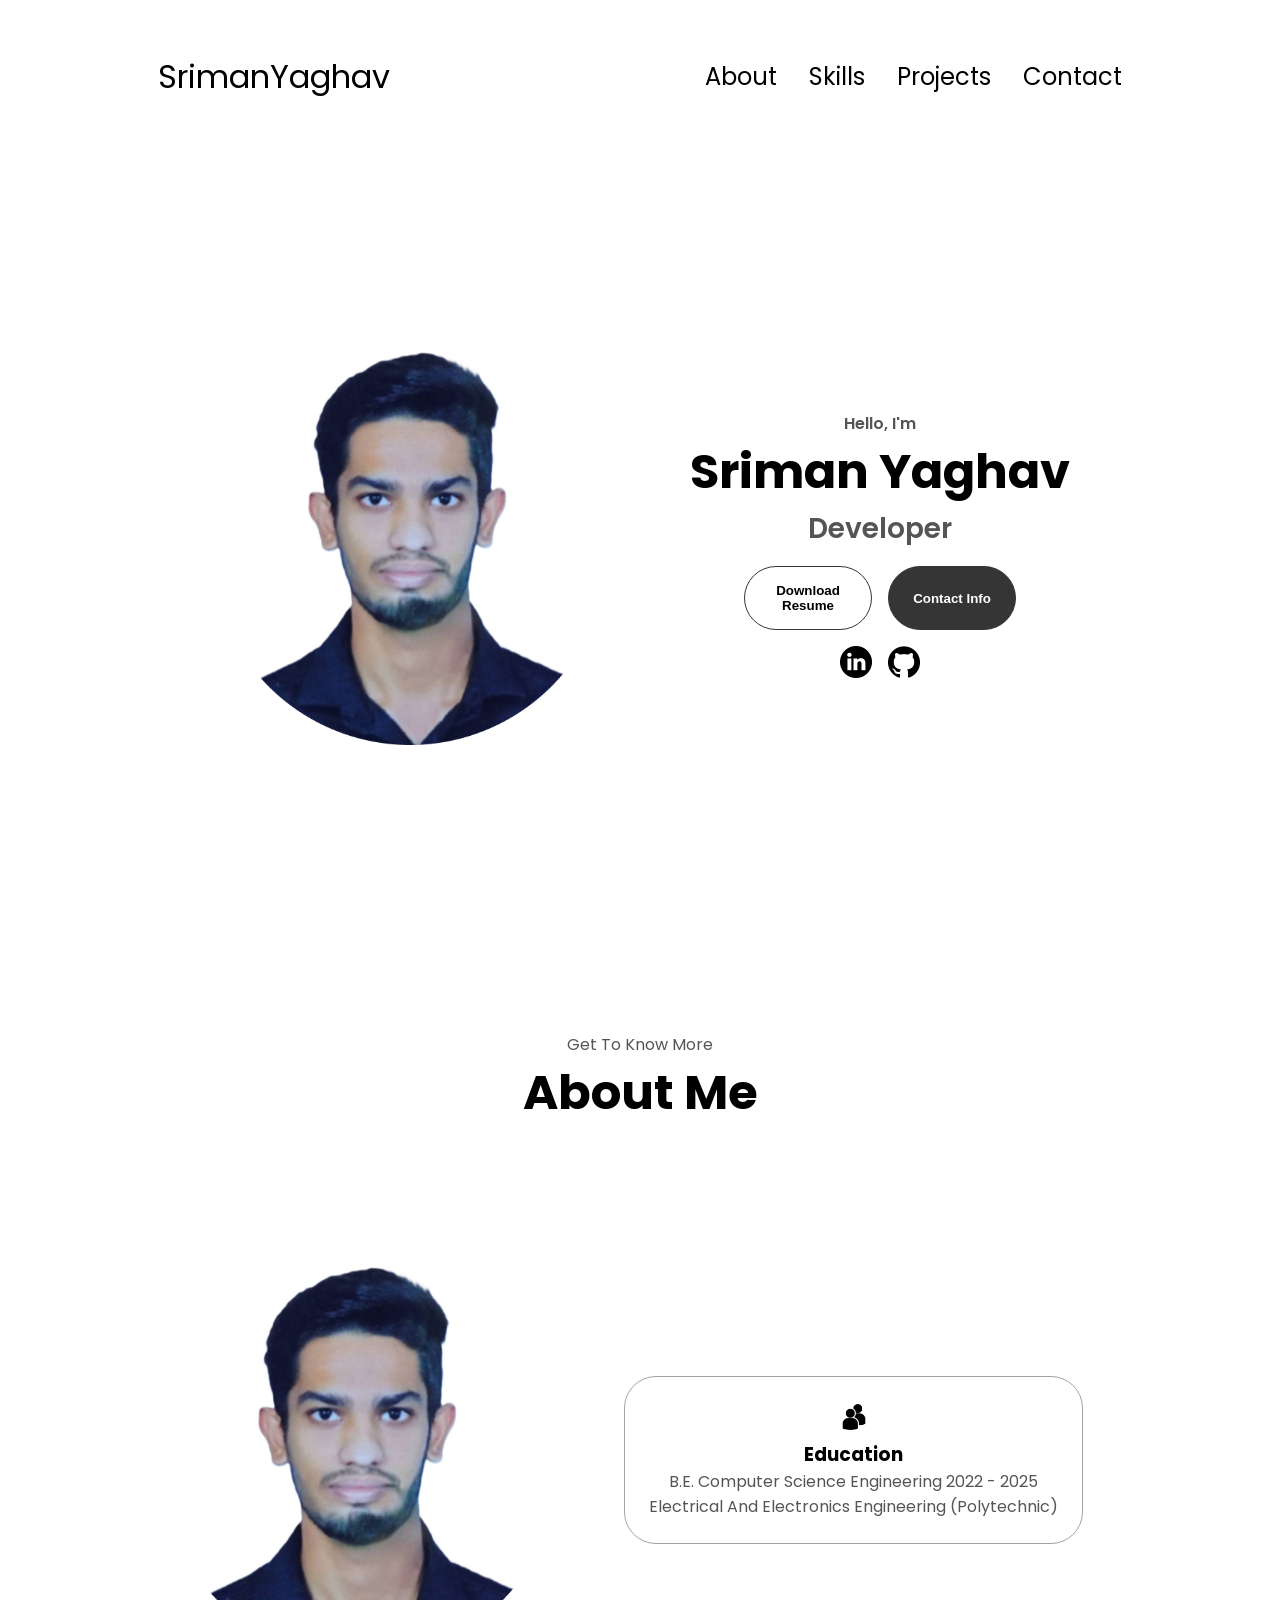
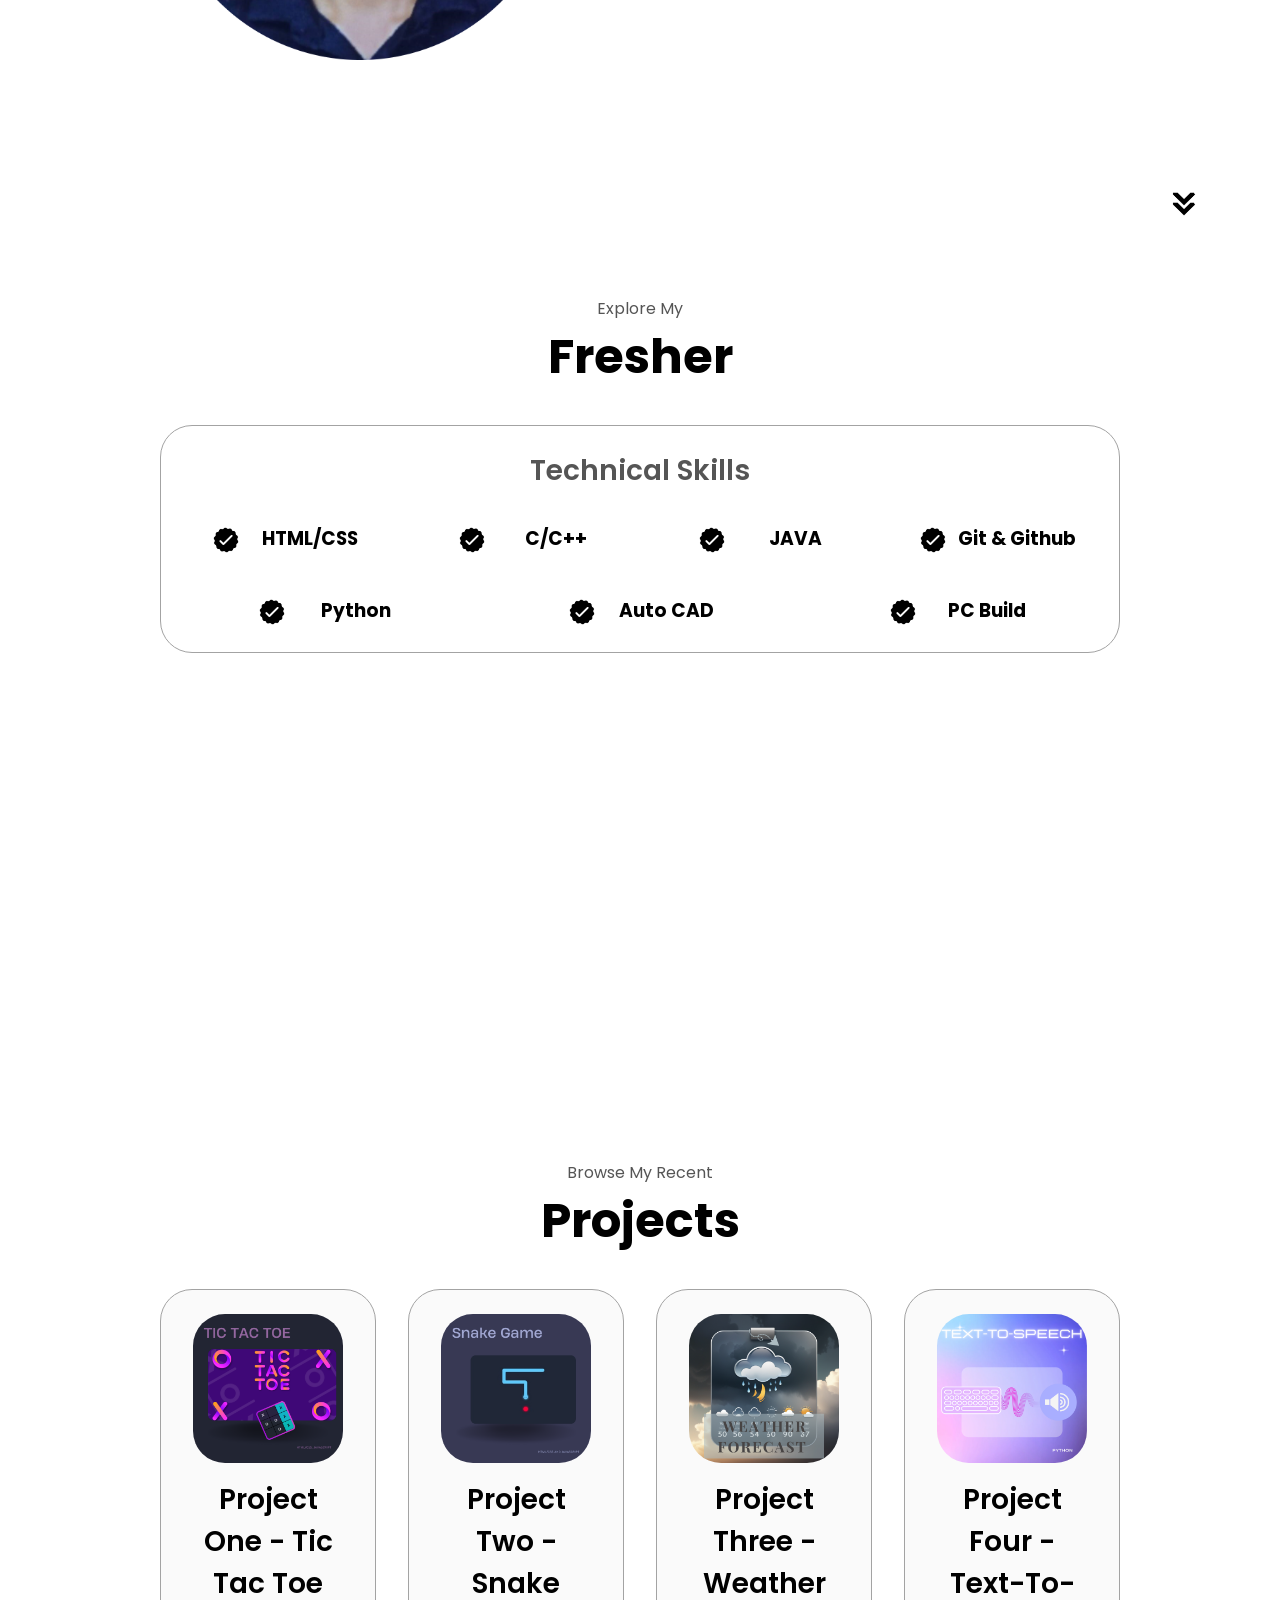
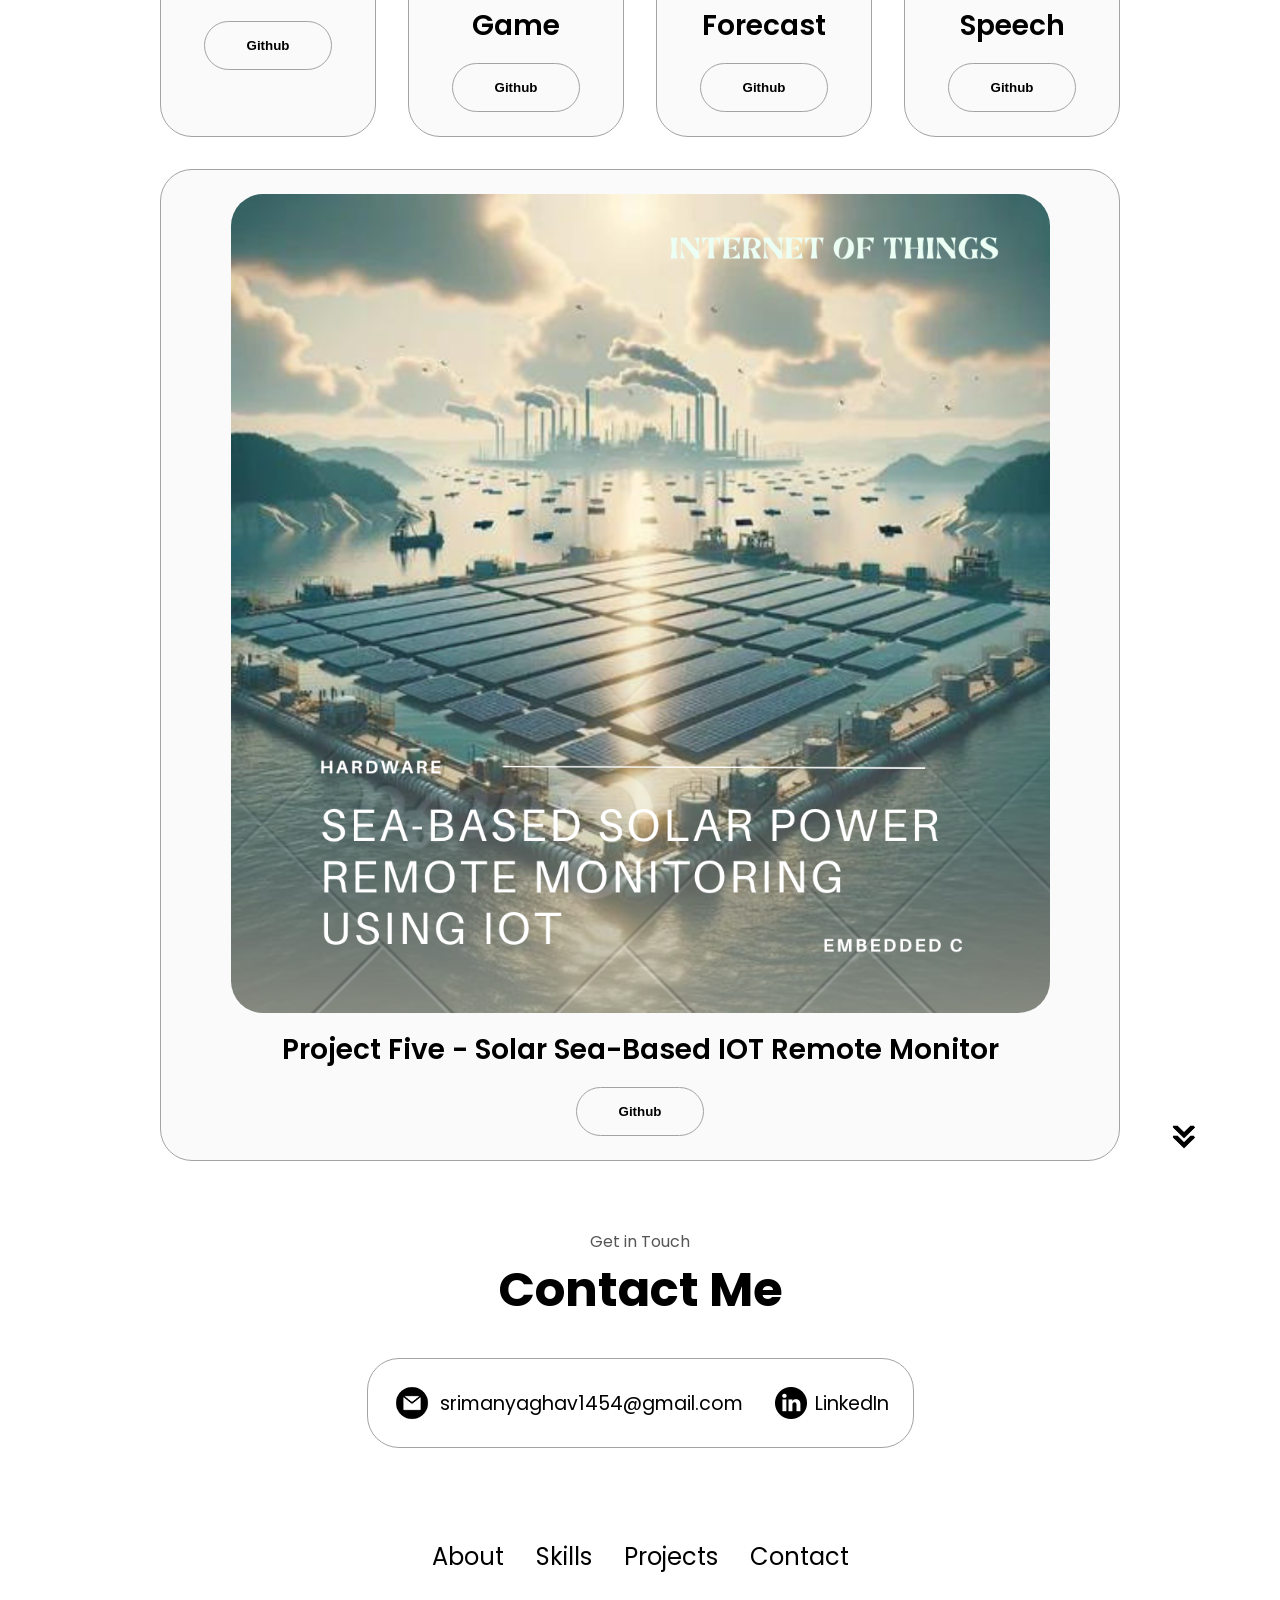
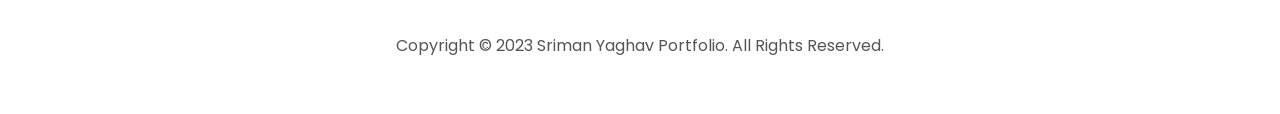
==== commit cbcd226e: "new" ====
--- a/index.html
+++ b/index.html
@@ -12,7 +12,7 @@
       <div>
         <ul class="nav-links">
           <li><a href="#about">About</a></li>
-          <li><a href="#experience">Experience</a></li>
+          <li><a href="#skills">Skills</a></li>
           <li><a href="#projects">Projects</a></li>
           <li><a href="#contact">Contact</a></li>
         </ul>
@@ -28,7 +28,7 @@
         </div>
         <div class="menu-links">
           <li><a href="#about" onclick="toggleMenu()">About</a></li>
-          <li><a href="#experience" onclick="toggleMenu()">Experience</a></li>
+          <li><a href="#skills" onclick="toggleMenu()">Skills</a></li>
           <li><a href="#projects" onclick="toggleMenu()">Projects</a></li>
           <li><a href="#contact" onclick="toggleMenu()">Contact</a></li>
         </div>
@@ -107,7 +107,7 @@
         onclick="location.href='./#fresher'"
       />
     </section>
-    <section id="Fresher">
+    <section id="skills">
       <p class="section__text__p1">Explore My</p>
       <h1 class="title">Fresher</h1>
       <div class="experience-details-container">
@@ -345,7 +345,7 @@
         <div class="nav-links-container">
           <ul class="nav-links">
             <li><a href="#about">About</a></li>
-            <li><a href="#experience">Experience</a></li>
+            <li><a href="#skills">Skills</a></li>
             <li><a href="#projects">Projects</a></li>
             <li><a href="#contact">Contact</a></li>
           </ul>
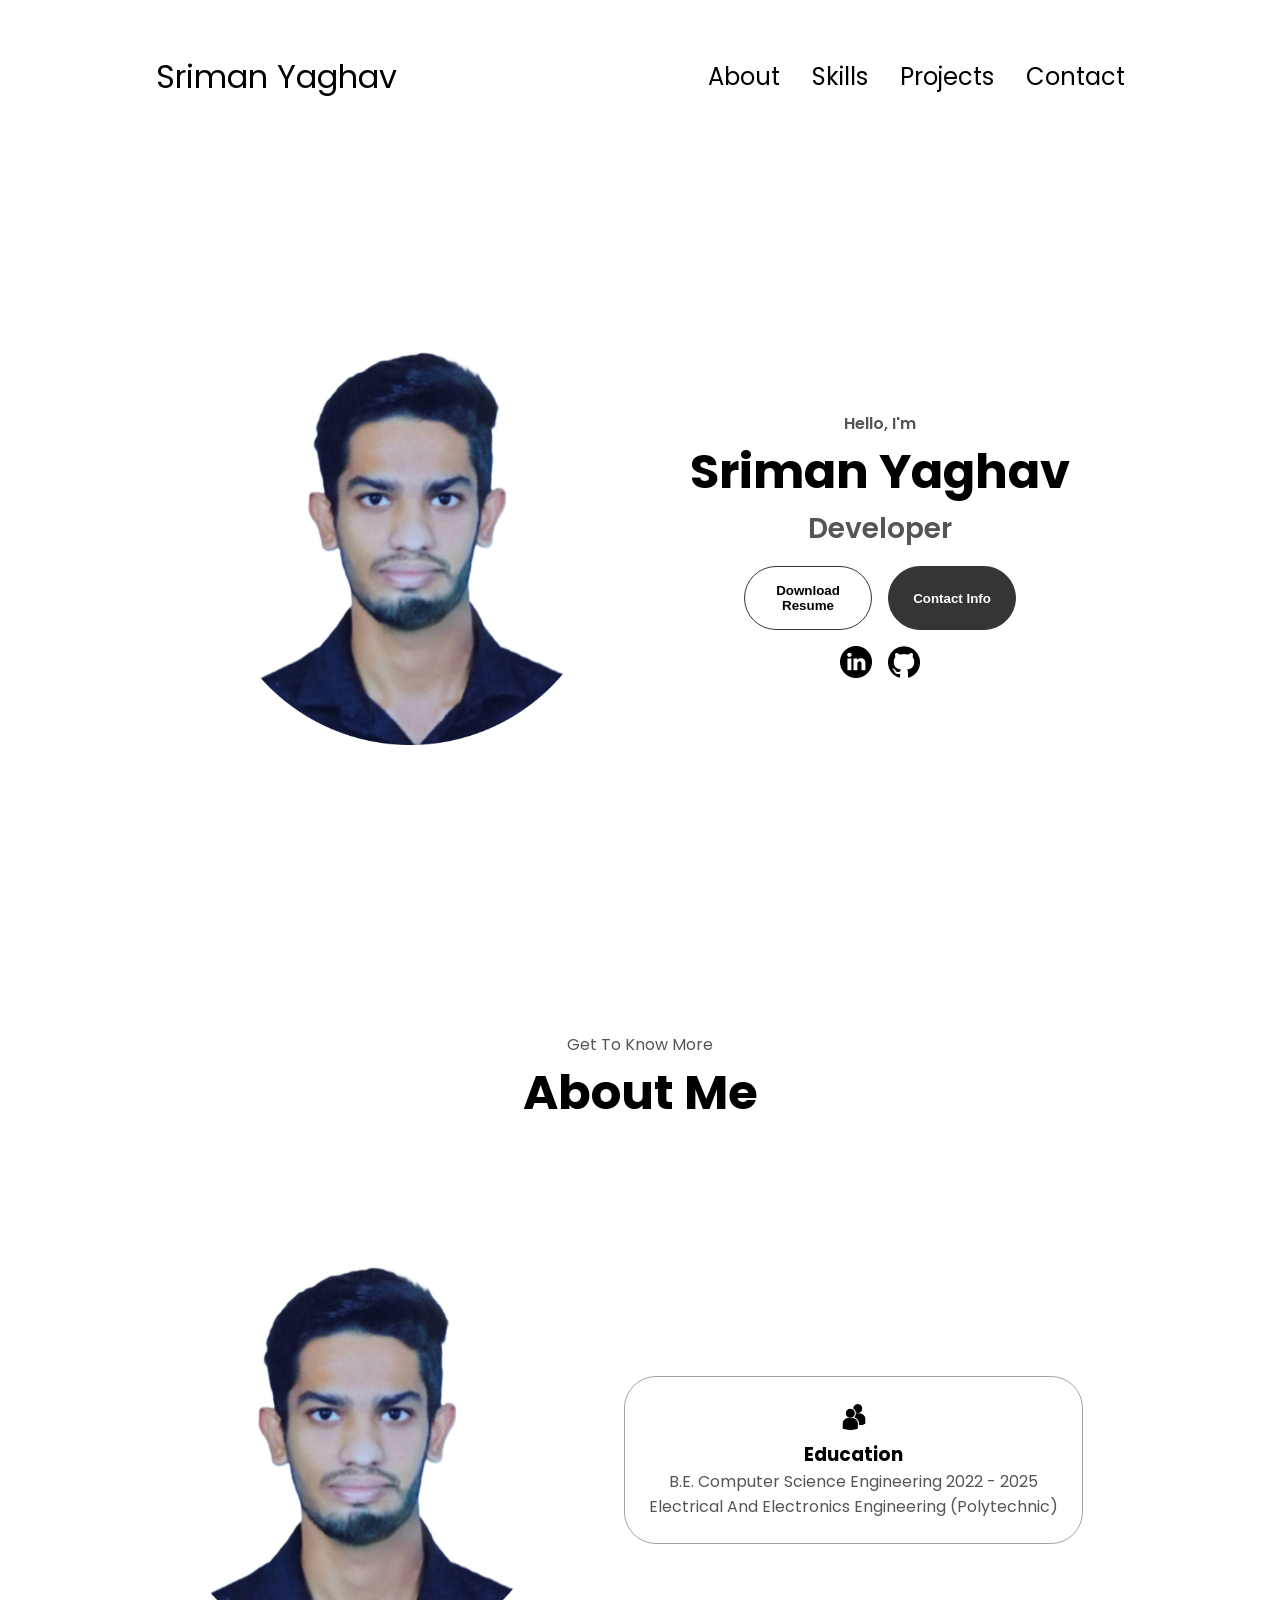
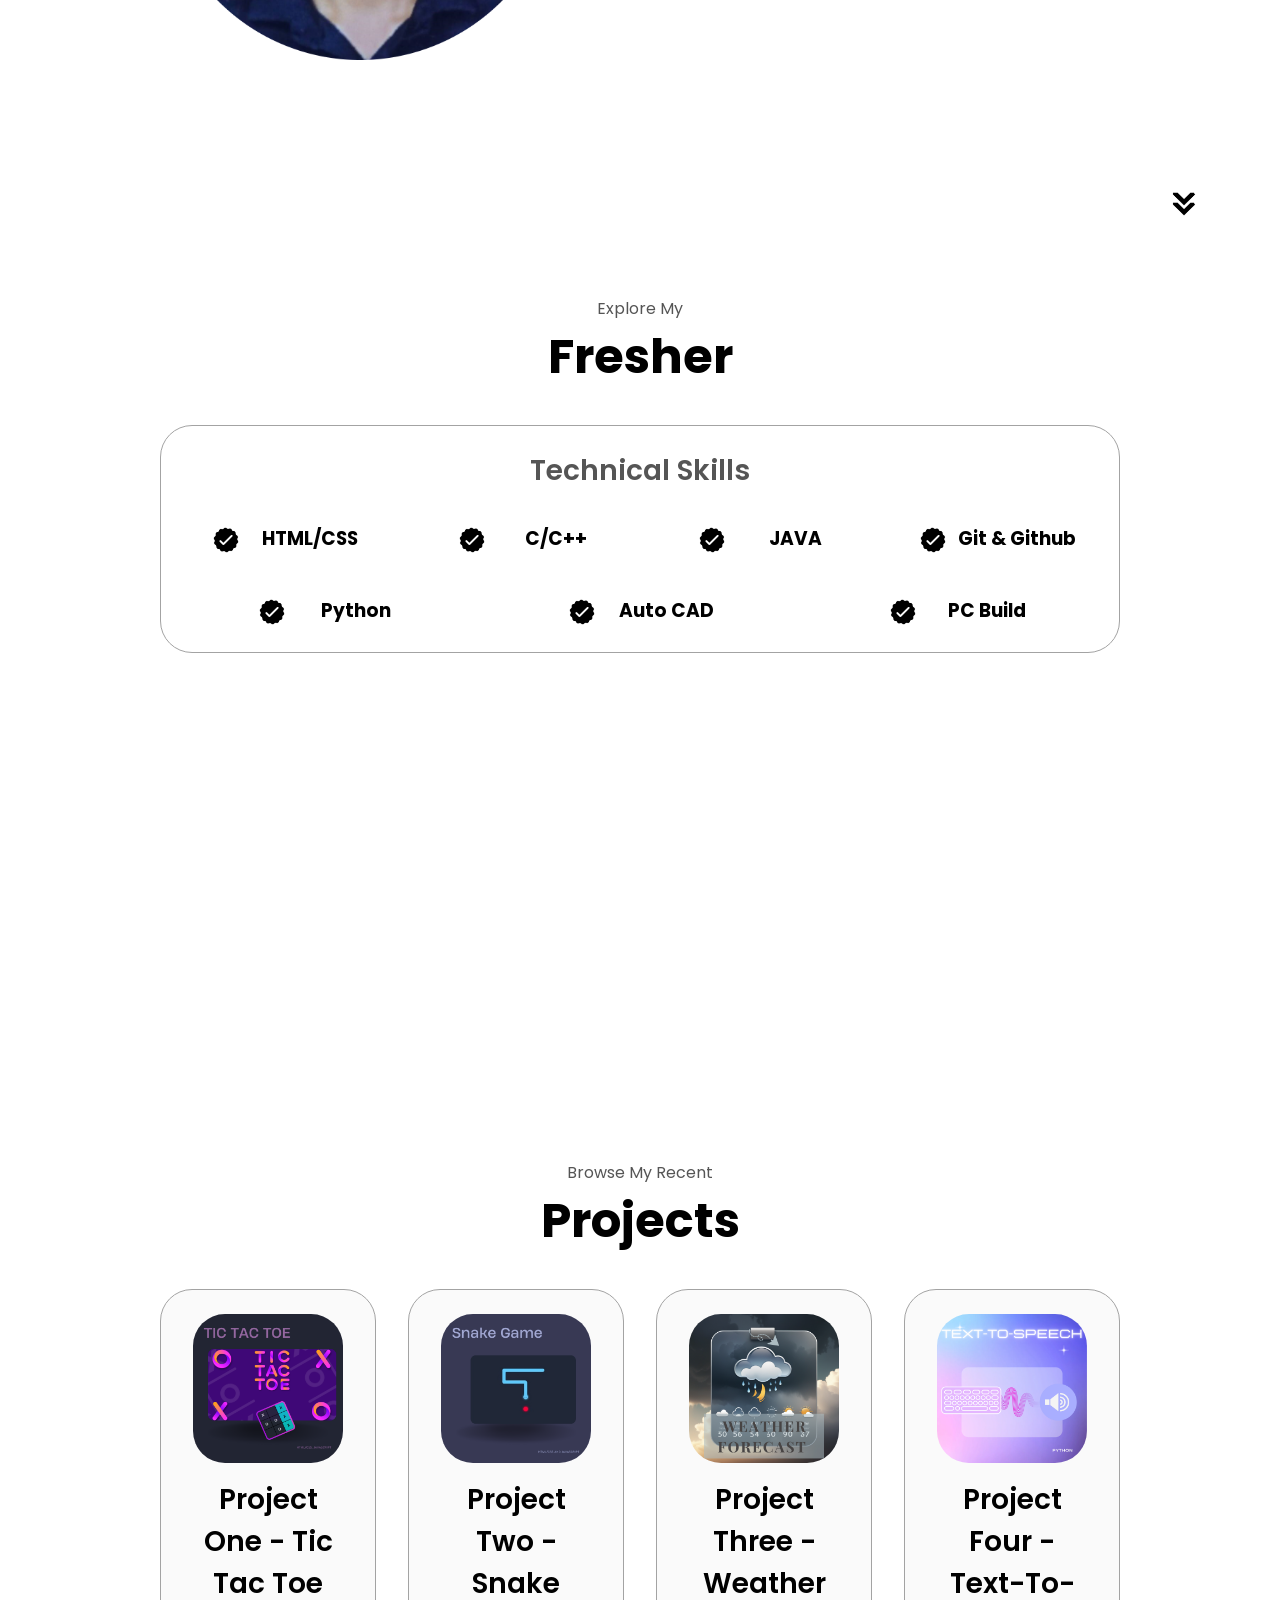
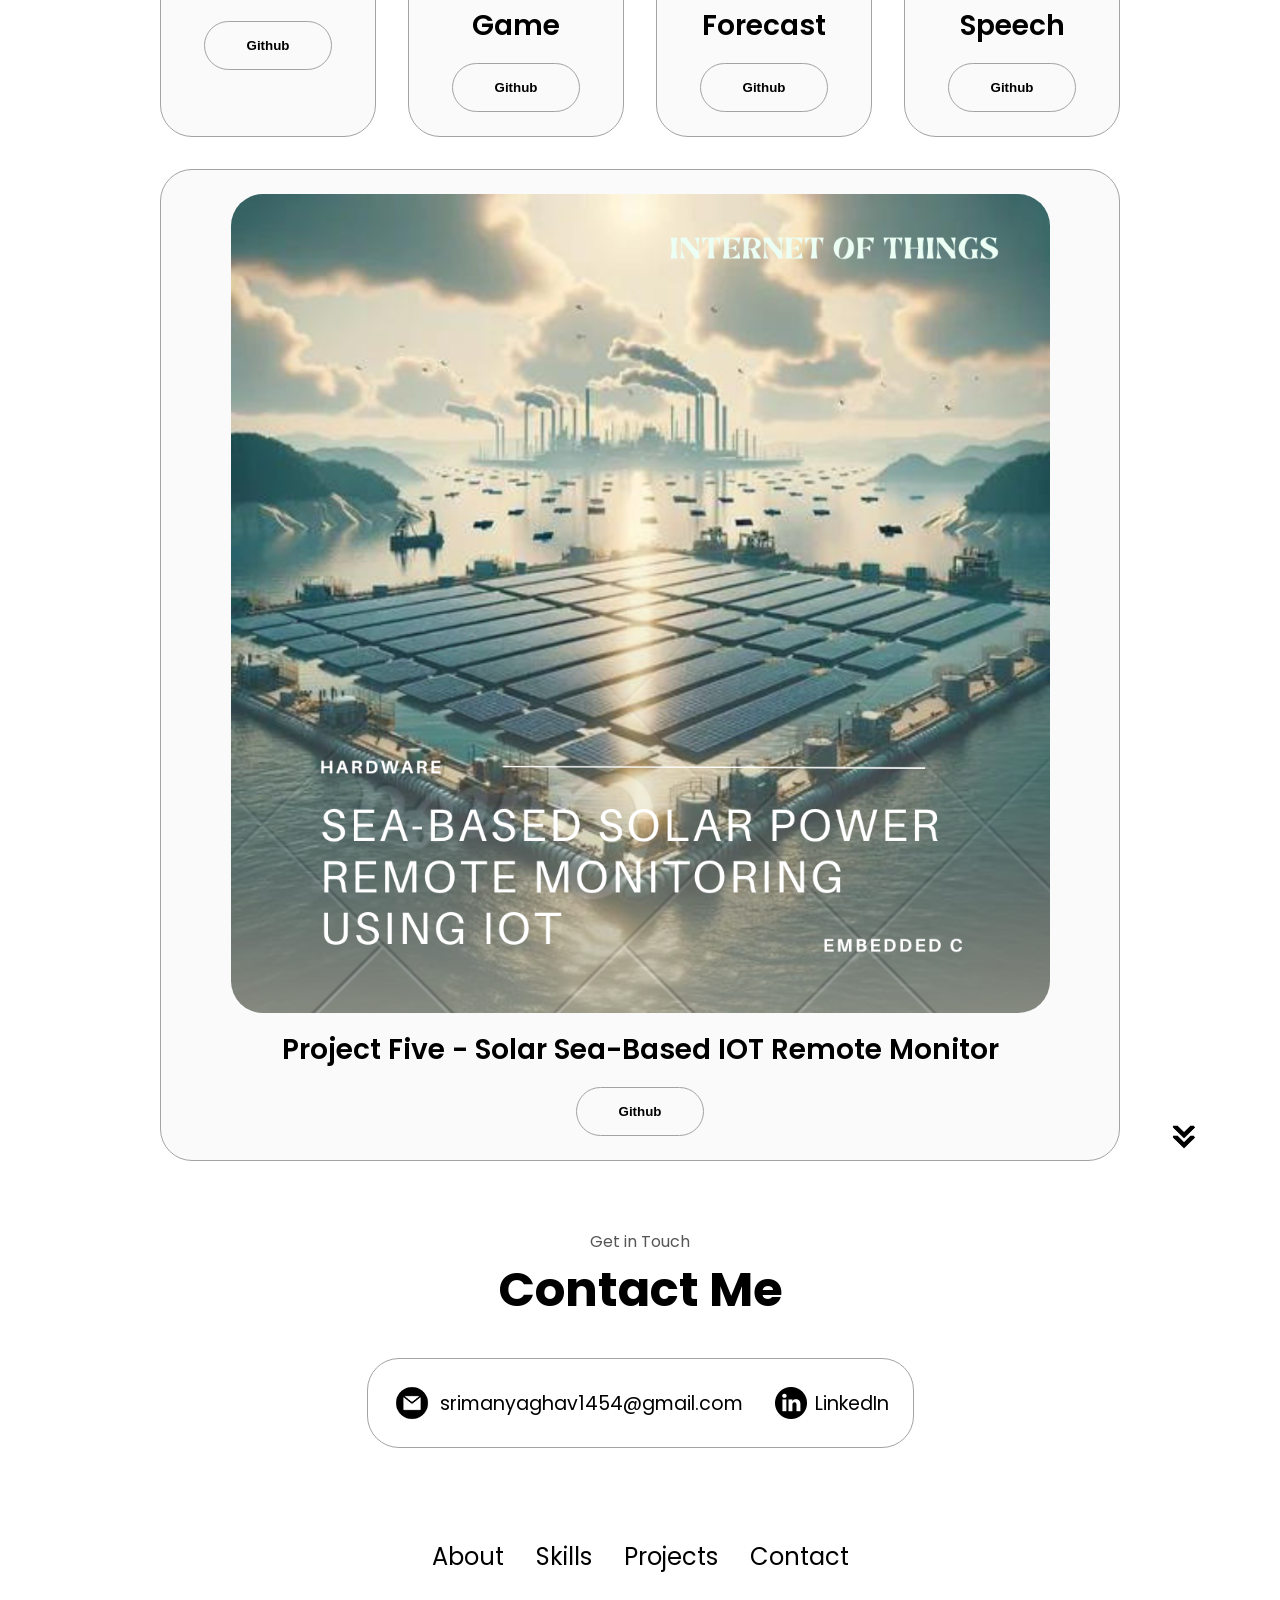
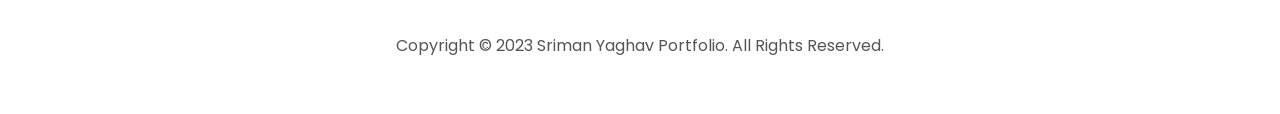
==== commit 8b4bc728: "new" ====
--- a/index.html
+++ b/index.html
@@ -8,7 +8,7 @@
   </head>
   <body>
     <nav id="desktop-nav">
-      <div class="logo">SrimanYaghav</div>
+      <div class="logo">Sriman Yaghav</div>
       <div>
         <ul class="nav-links">
           <li><a href="#about">About</a></li>
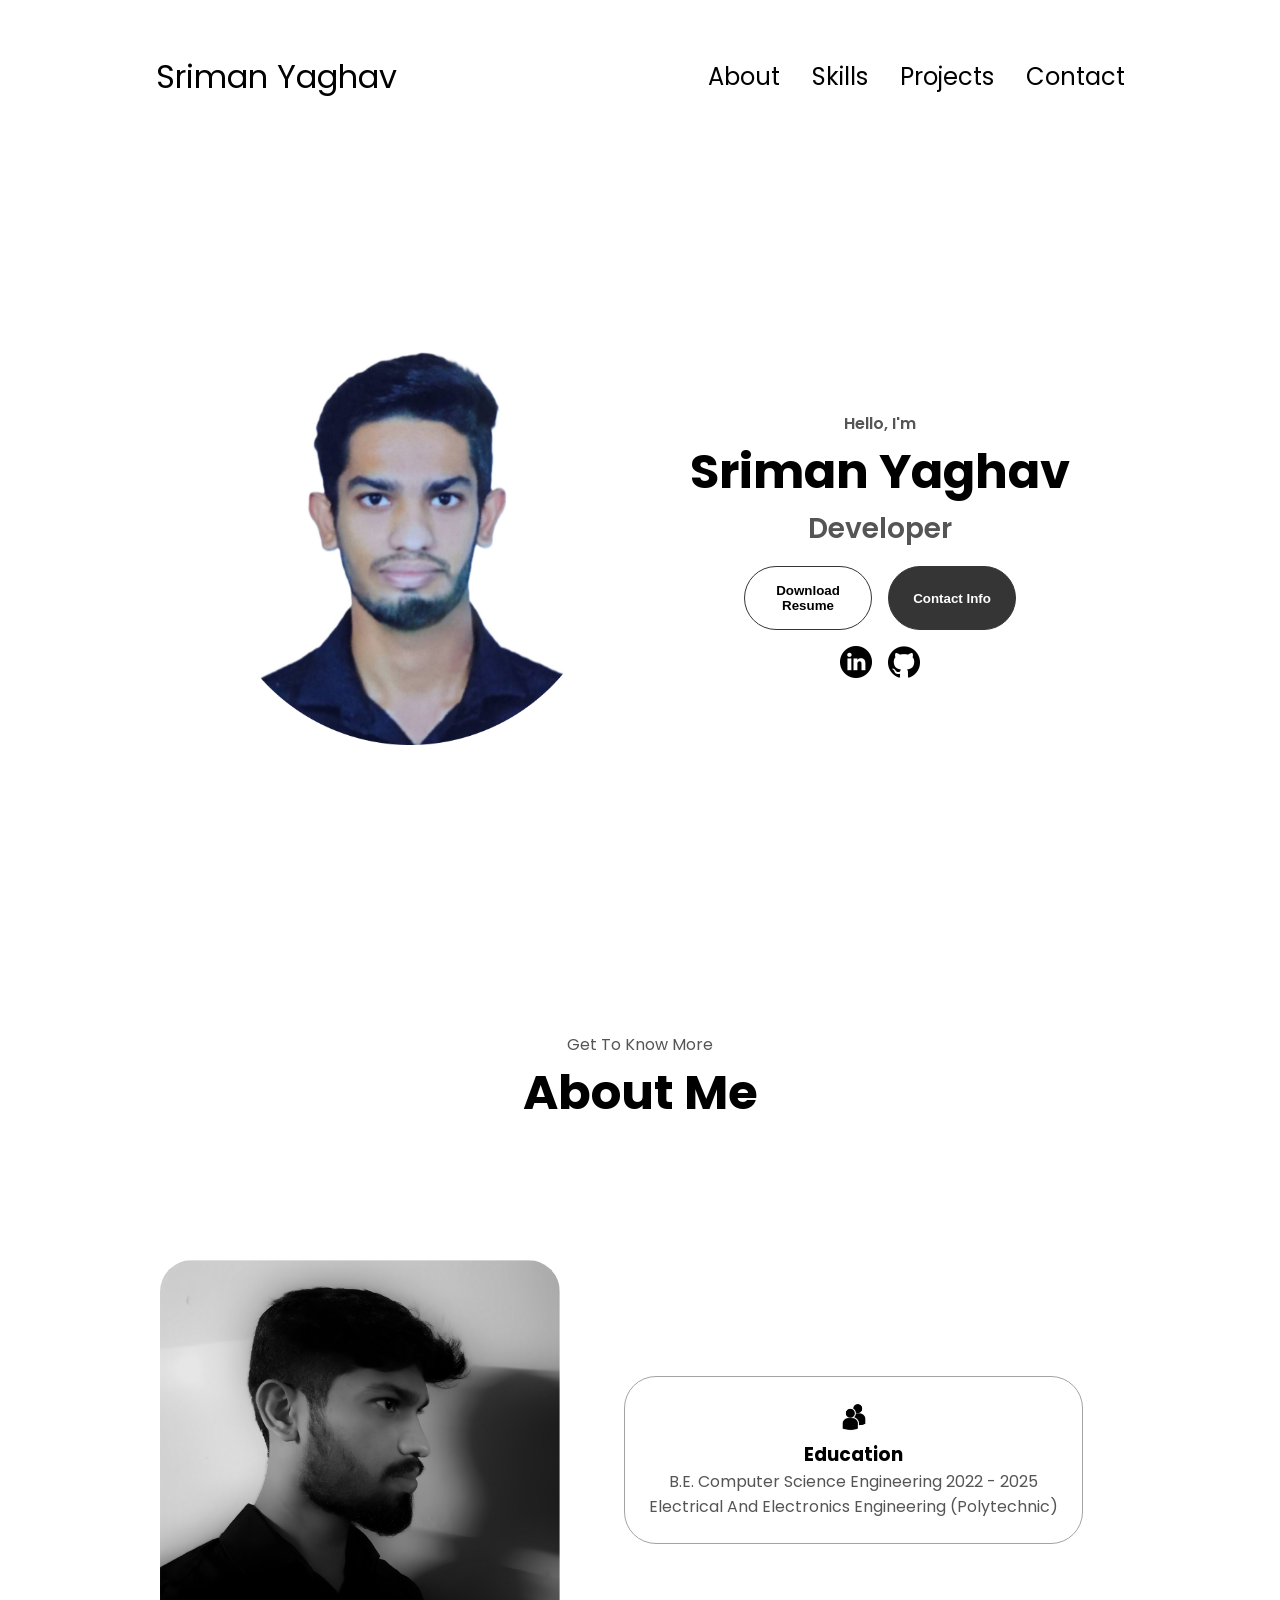
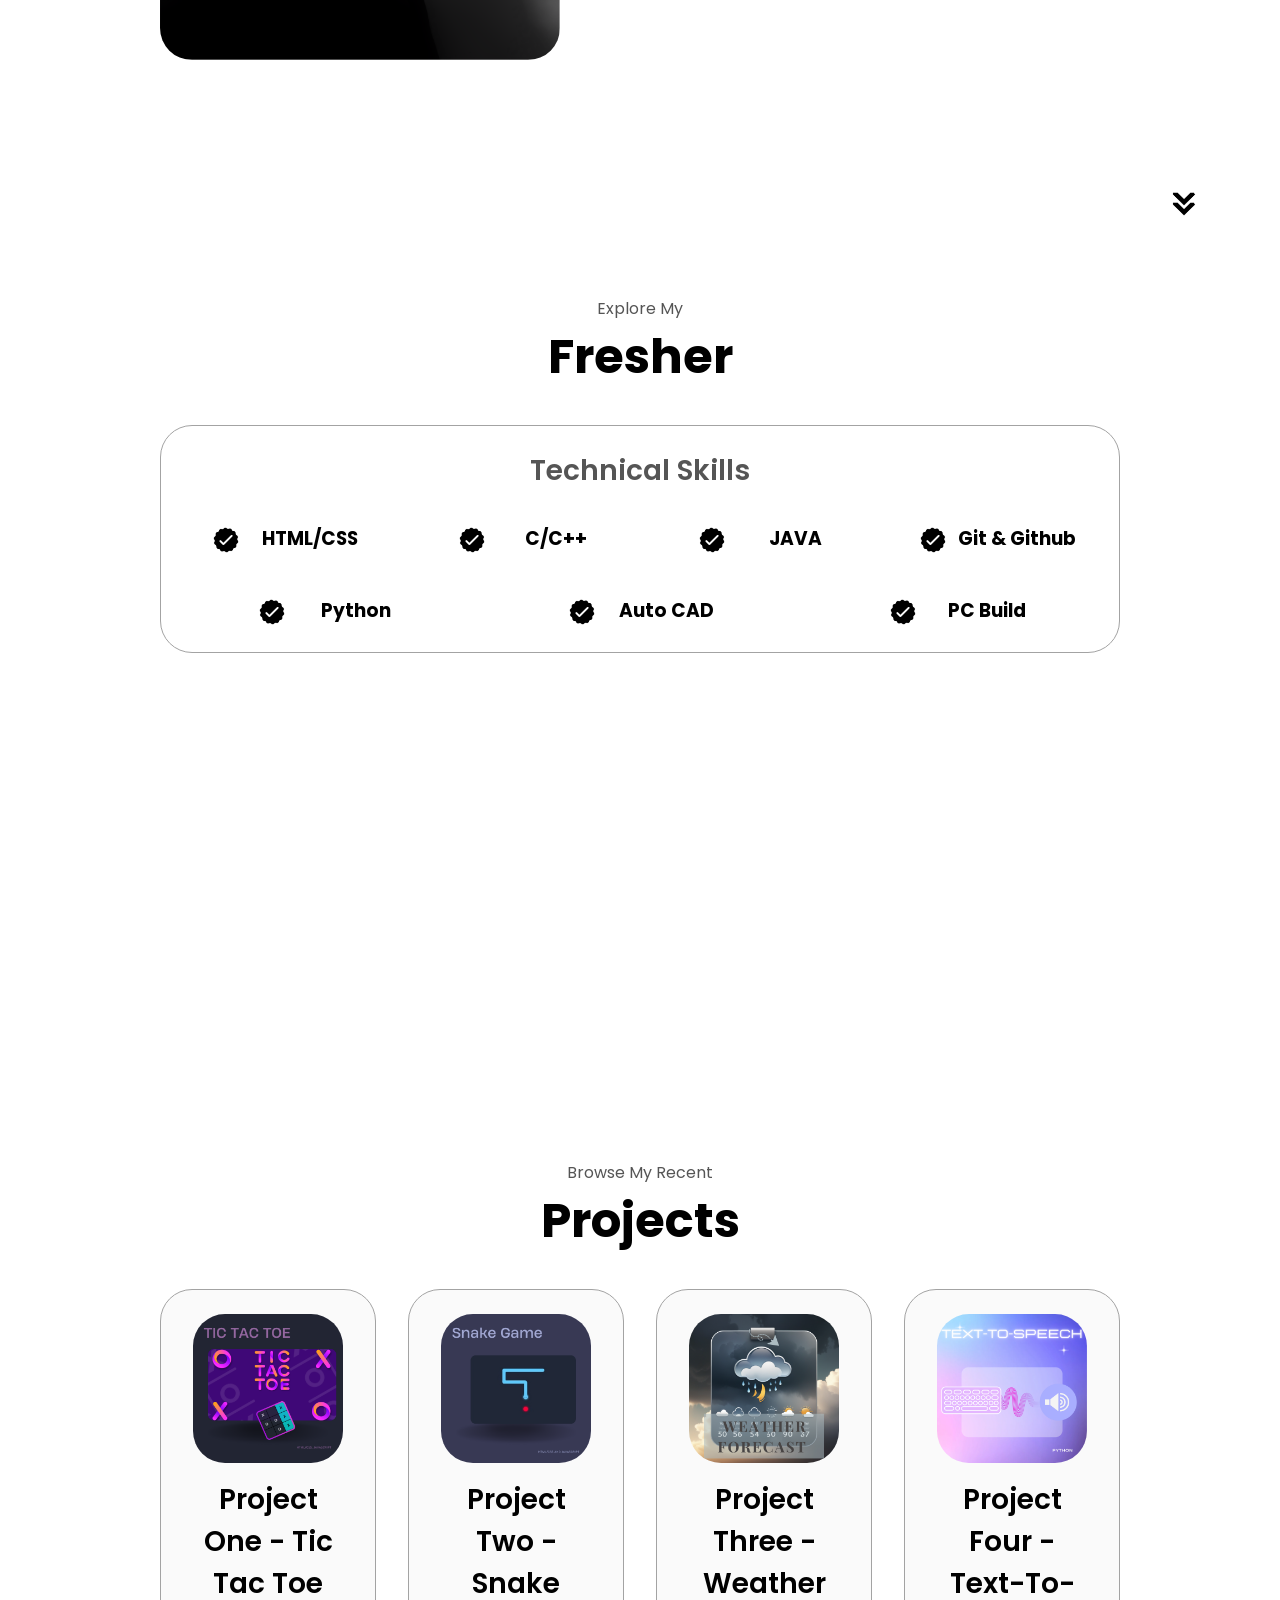
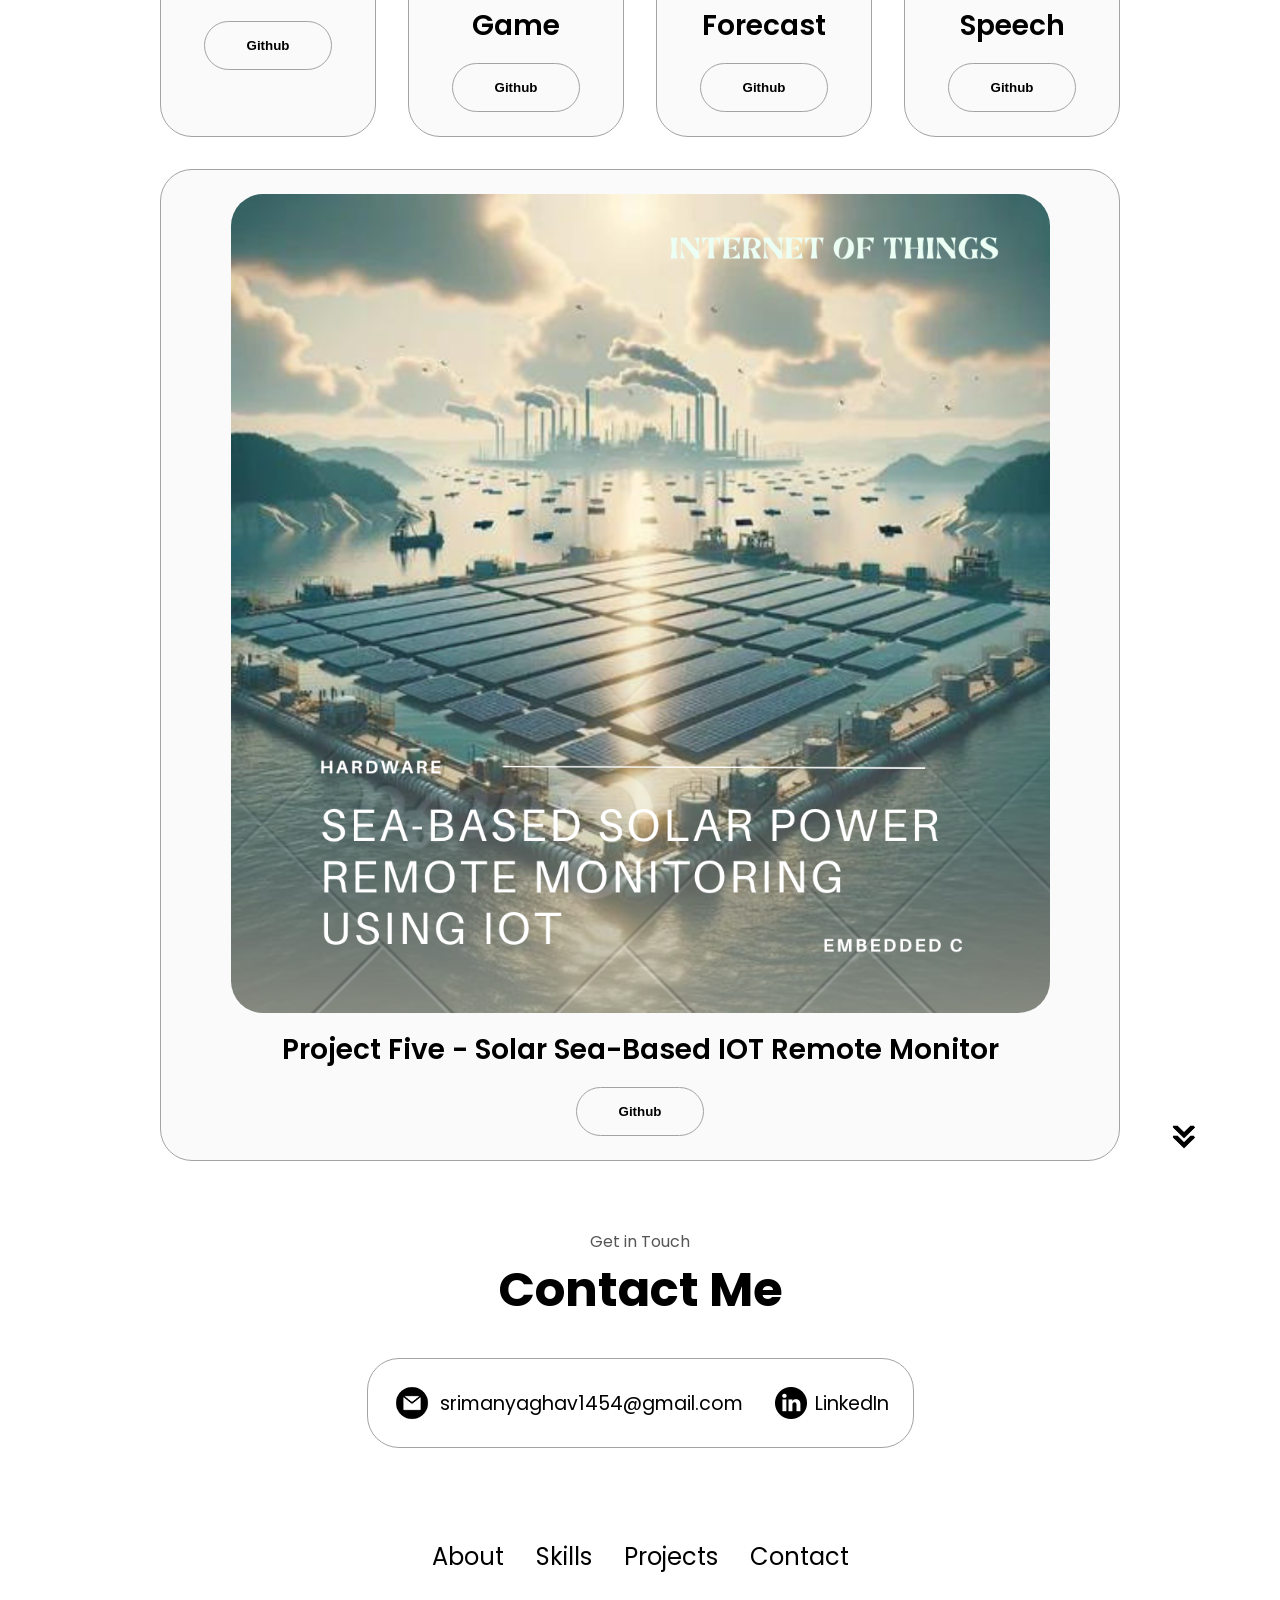
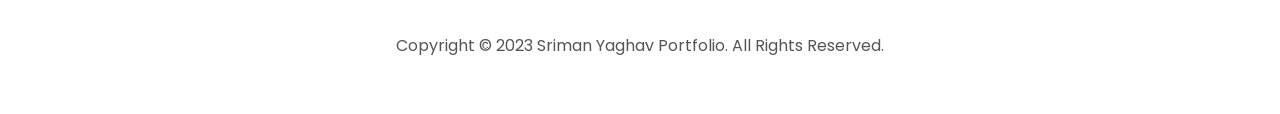
==== commit 88dcf4f7: "name" ====
--- a/index.html
+++ b/index.html
@@ -2,7 +2,8 @@
 <html lang="en">
   <head>
     <meta name="viewport" content="width=device-width, initial-scale=1.0" />
-    <title>My Portfolio SrimanYaghav</title>
+    <link rel="icon" type="image/png" href="./assets/icon.png">
+    <title>Hello, I'm SrimanYaghav</title>
     <link rel="stylesheet" href="style.css" />
     <link rel="stylesheet" href="media.css" />
   </head>
@@ -75,7 +76,7 @@
       <div class="section-container">
         <div class="section__pic-container">
           <img
-            src="./assets/pro.png"
+            src="./assets/me.png"
             alt="Profile picture"
             class="about-pic"
           />
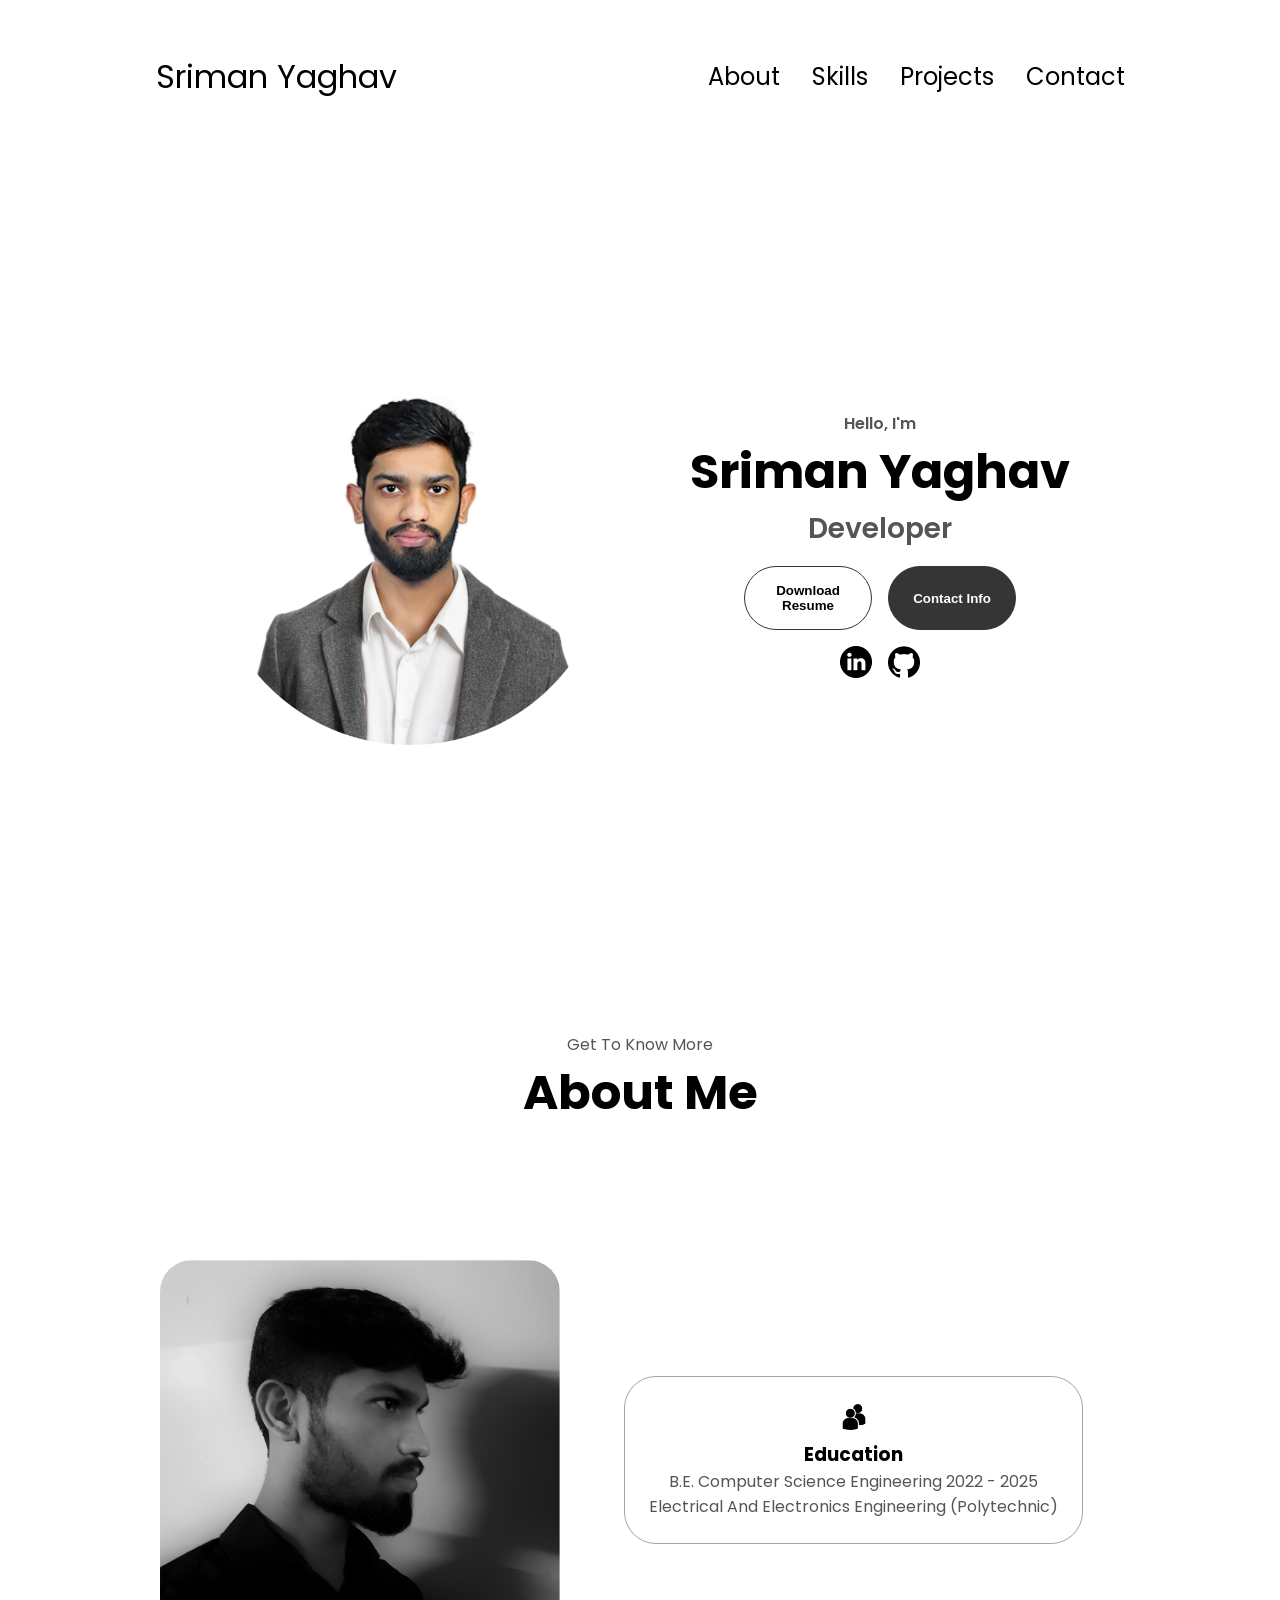
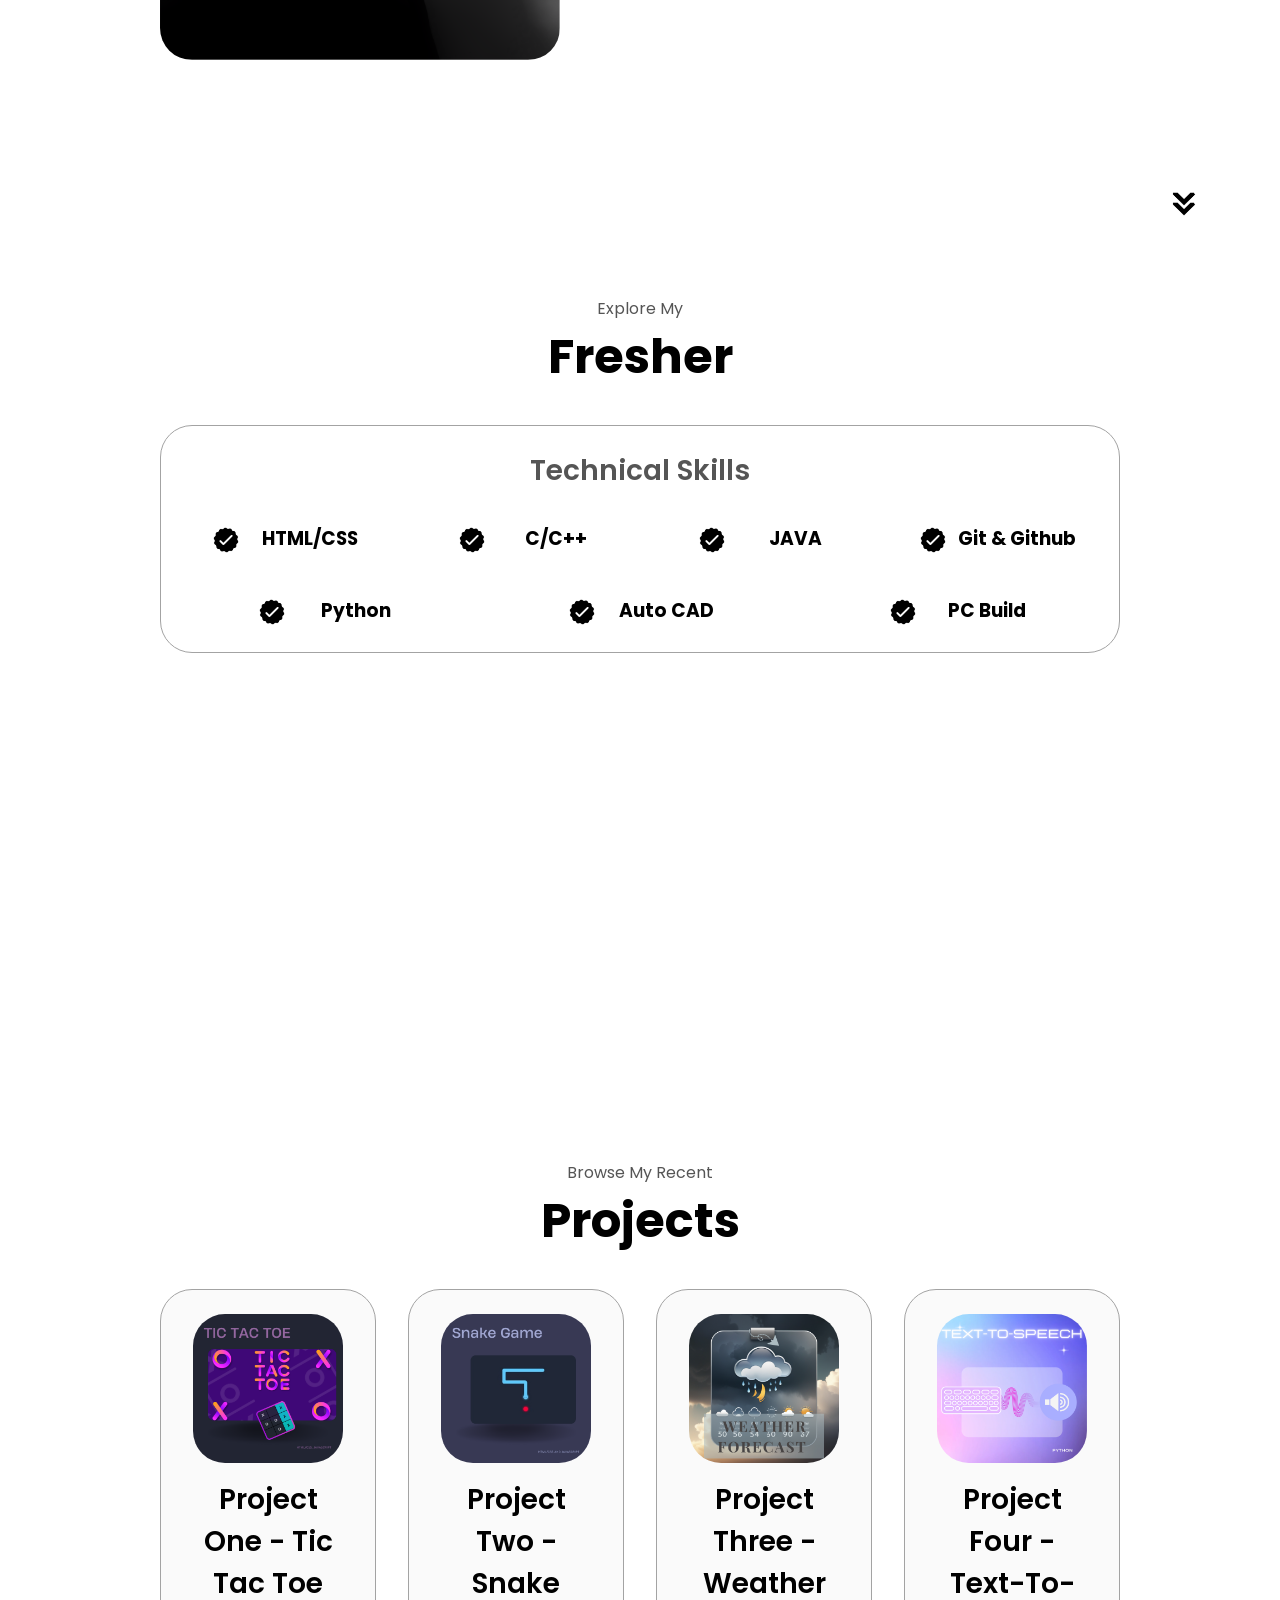
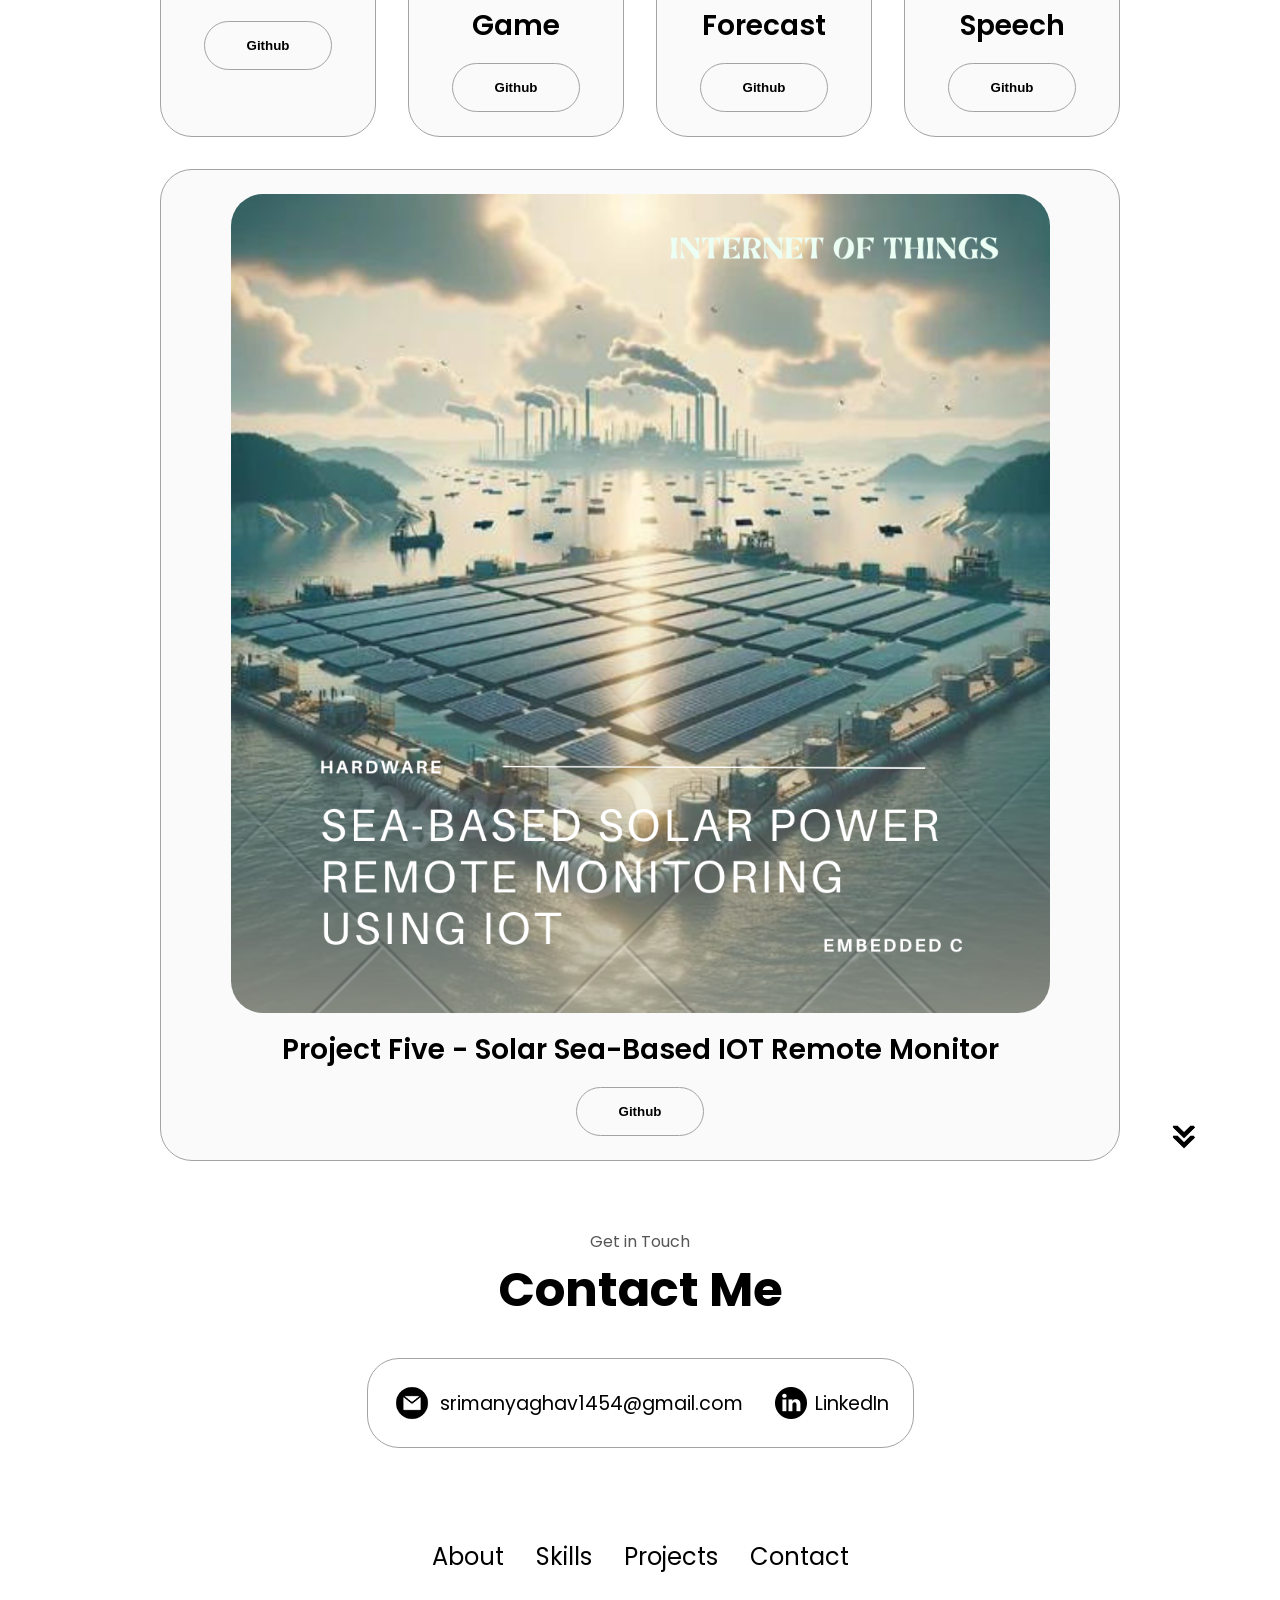
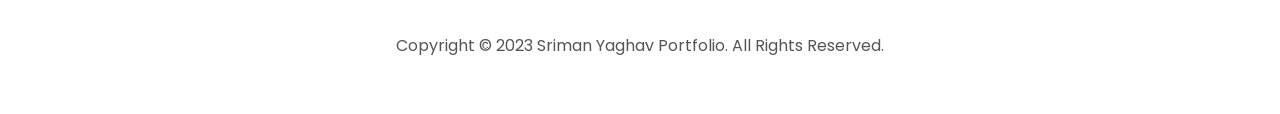
==== commit 17408014: "re" ====
--- a/index.html
+++ b/index.html
@@ -46,7 +46,7 @@
         <div class="btn-container">
           <button
             class="btn btn-color-2"
-            onclick="window.open('./assets/resume-example.pdf')"
+            onclick="window.open('./assets/Resume.pdf')"
           >
             Download Resume
           </button>
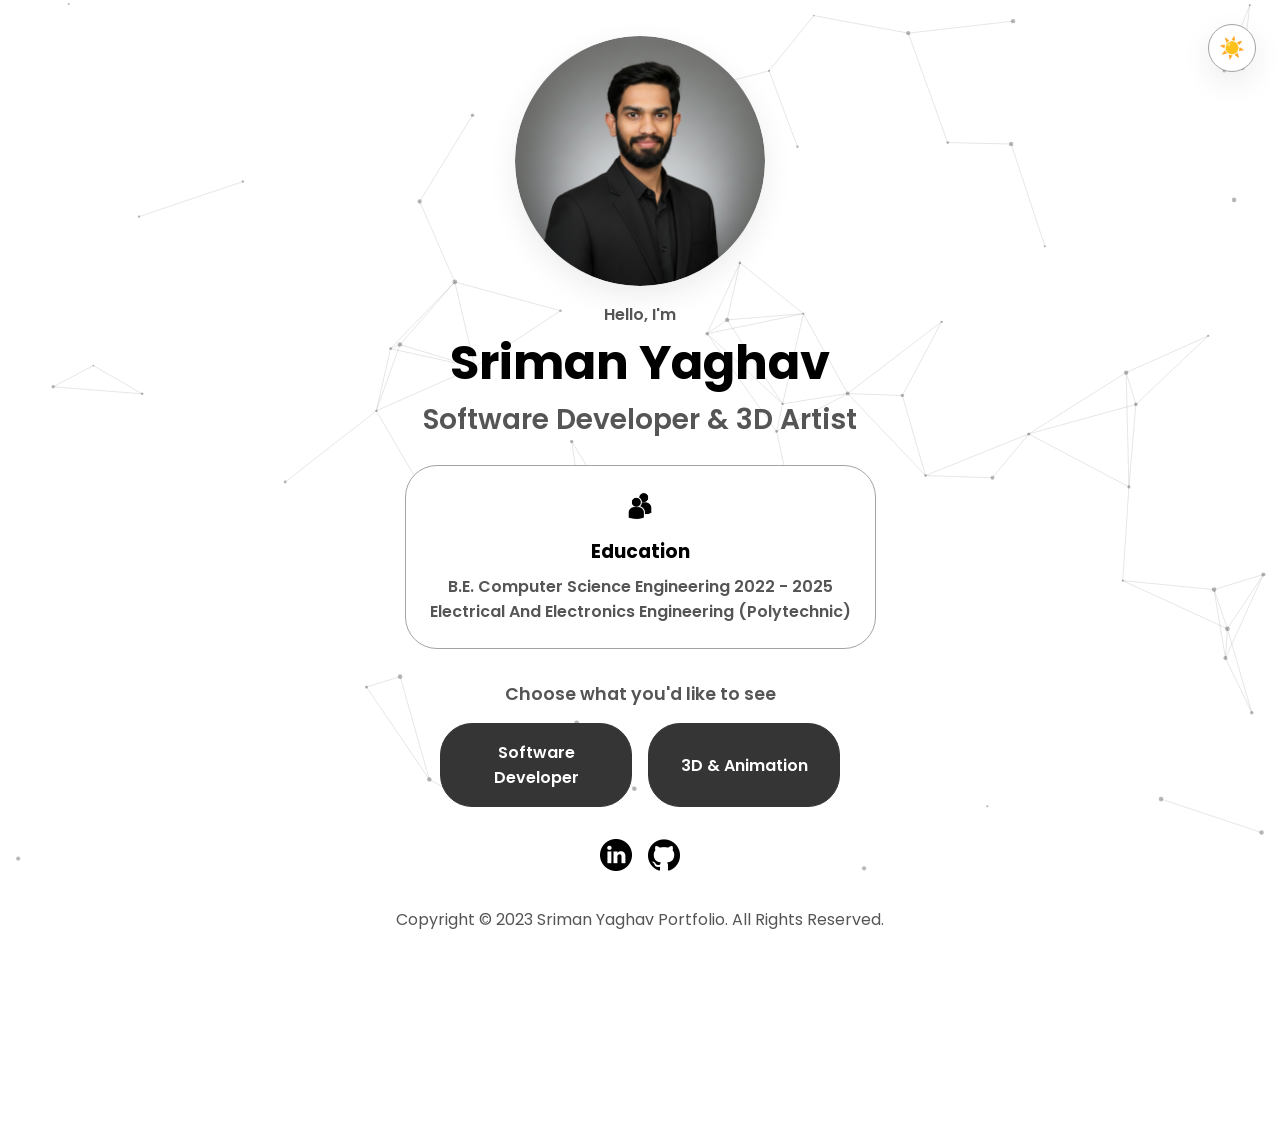
==== commit cacb6199: "Restructure site into landing, software-developer, and 3d-animation pages" ====
--- a/index.html
+++ b/index.html
@@ -1,59 +1,56 @@
 <!DOCTYPE html>
 <html lang="en">
   <head>
+    <meta charset="UTF-8" />
     <meta name="viewport" content="width=device-width, initial-scale=1.0" />
-    <link rel="icon" type="image/png" href="./assets/icon.png">
-    <title>Hello, I'm SrimanYaghav</title>
+    <link rel="icon" type="image/png" href="./assets/icon.png" />
+    <title>Sriman Yaghav</title>
     <link rel="stylesheet" href="style.css" />
     <link rel="stylesheet" href="media.css" />
+    <link rel="stylesheet" href="landing.css" />
   </head>
   <body>
-    <nav id="desktop-nav">
-      <div class="logo">Sriman Yaghav</div>
-      <div>
-        <ul class="nav-links">
-          <li><a href="#about">About</a></li>
-          <li><a href="#skills">Skills</a></li>
-          <li><a href="#projects">Projects</a></li>
-          <li><a href="#contact">Contact</a></li>
-        </ul>
-      </div>
-    </nav>
-    <nav id="hamburger-nav">
-      <div class="logo">Sriman Yaghav</div>
-      <div class="hamburger-menu">
-        <div class="hamburger-icon" onclick="toggleMenu()">
-          <span></span>
-          <span></span>
-          <span></span>
-        </div>
-        <div class="menu-links">
-          <li><a href="#about" onclick="toggleMenu()">About</a></li>
-          <li><a href="#skills" onclick="toggleMenu()">Skills</a></li>
-          <li><a href="#projects" onclick="toggleMenu()">Projects</a></li>
-          <li><a href="#contact" onclick="toggleMenu()">Contact</a></li>
-        </div>
-      </div>
-    </nav>
-    <section id="profile">
+    <canvas id="bg-canvas"></canvas>
+
+    <button id="theme-toggle" class="theme-toggle" aria-label="Toggle dark mode">
+      <span class="icon-sun">☀️</span>
+      <span class="icon-moon">🌙</span>
+    </button>
+
+    <section id="landing">
       <div class="section__pic-container">
         <img src="./assets/pro.png" alt="profile picture" />
       </div>
       <div class="section__text">
         <p class="section__text__p1">Hello, I'm</p>
         <h1 class="title">Sriman Yaghav</h1>
-        <p class="section__text__p2">Developer</p>
+        <p class="section__text__p2">Software Developer &amp; 3D Artist</p>
+
+        <div class="landing-details-container">
+          <img src="./assets/education.png" alt="Education icon" class="icon" />
+          <h3>Education</h3>
+          <p>
+            B.E. Computer Science Engineering 2022 - 2025 <br />
+            Electrical And Electronics Engineering (Polytechnic)
+          </p>
+        </div>
+
+        <p class="section__text__p1 choose-text">Choose what you'd like to see</p>
         <div class="btn-container">
           <button
-            class="btn btn-color-2"
-            onclick="window.open('./assets/Resume.pdf')"
+            class="btn btn-color-1"
+            onclick="location.href='software-developer.html'"
           >
-            Download Resume
+            Software Developer
           </button>
-          <button class="btn btn-color-1" onclick="location.href='./#contact'">
-            Contact Info
+          <button
+            class="btn btn-color-1"
+            onclick="location.href='3d-animation.html'"
+          >
+            3D &amp; Animation
           </button>
         </div>
+
         <div id="socials-container">
           <img
             src="./assets/linkedin.png"
@@ -70,290 +67,11 @@
         </div>
       </div>
     </section>
-    <section id="about">
-      <p class="section__text__p1">Get To Know More</p>
-      <h1 class="title">About Me</h1>
-      <div class="section-container">
-        <div class="section__pic-container">
-          <img
-            src="./assets/me.png"
-            alt="Profile picture"
-            class="about-pic"
-          />
-        </div>
-        <div class="about-details-container">
-          <div class="about-containers">
-            <div class="details-container">
-              
-              <img
-                src="./assets/education.png"
-                alt="Education icon"
-                class="icon"
-              />
-              <h3>Education</h3>
-              <p>B.E. Computer Science Engineering 2022 - 2025 <br />Electrical And Electronics Engineering (Polytechnic)</p>
-            </div>
-          </div>
-          <div class="text-container">
-            <p>
-              
-            </p>
-          </div>
-        </div>
-      </div>
-      <img
-        src="./assets/arrow.png"
-        alt="Arrow icon"
-        class="icon arrow"
-        onclick="location.href='./#fresher'"
-      />
-    </section>
-    <section id="skills">
-      <p class="section__text__p1">Explore My</p>
-      <h1 class="title">Fresher</h1>
-      <div class="experience-details-container">
-        <div class="about-containers">
-          <div class="details-container">
-            <h2 class="experience-sub-title">Technical Skills</h2>
-            <div class="article-container">
-              <article>
-                <img
-                  src="./assets/checkmark.png"
-                  alt="Experience icon"
-                  class="icon"
-                />
-                <div>
-                  <h3>HTML/CSS</h3>
-                  <p></p>
-                </div>
-              </article>
-              <article>
-                <img
-                  src="./assets/checkmark.png"
-                  alt="Experience icon"
-                  class="icon"
-                />
-                <div>
-                  <h3>C/C++</h3>
-                  <p></p>
-                </div>
-              </article>
-          
-              <article>
-                <img
-                  src="./assets/checkmark.png"
-                  alt="Experience icon"
-                  class="icon"
-                />
-                <div>
-                  <h3>JAVA</h3>
-                  <p></p>
-                </div>
-              </article>
-              <article>
-                <img
-                  src="./assets/checkmark.png"
-                  alt="Experience icon"
-                  class="icon"
-                />
-                <div>
-                  <h3>Git & Github  </h3>
-                  <p></p>
-                </div>
-              </article>
-              <article>
-                <img
-                  src="./assets/checkmark.png"
-                  alt="Experience icon"
-                  class="icon"
-                />
-                <div>
-                  <h3>Python</h3>
-                  <p></p>
-                </div>
-              </article>
-              <article>
-                <img
-                  src="./assets/checkmark.png"
-                  alt="Experience icon"
-                  class="icon"
-                />
-                <div>
-                  <h3>Auto CAD</h3>
-                  <p></p>
-                </div>
-              </article>
-              <article>
-                <img
-                  src="./assets/checkmark.png"
-                  alt="Experience icon"
-                  class="icon"
-                />
-                <div>
-                  <h3>PC Build</h3>
-                  <p></p>
-                </div>
-              </article>
-              
-            </div>
-          </div>
-          
-            </div>
-          </div>
-        </div>
-      </div>
-      <img
-        src="./assets/arrow.png"
-        alt="Arrow icon"
-        class="icon arrow"
-        onclick="location.href='./#projects'"
-      />
-    </section>
-    <section id="projects">
-      <p class="section__text__p1">Browse My Recent</p>
-      <h1 class="title">Projects</h1>
-      <div class="experience-details-container">
-        <div class="about-containers">
-          <div class="details-container color-container">
-            <div class="article-container">
-              <img
-                src="./assets/tic.png"
-                alt="Project 1"
-                class="project-img"
-              />
-            </div>
-            <h2 class="experience-sub-title project-title">Project One - Tic Tac Toe</h2>
-            <div class="btn-container">
-              <button
-                class="btn btn-color-2 project-btn"
-                onclick="location.href='https://github.com/SrimanYaghav/Tic_Tac_Toe.git'"
-              >
-                Github
-              </button>
-              
-            </div>
-          </div>
-          <div class="details-container color-container">
-            <div class="article-container">
-              <img
-                src="./assets/snake.png"
-                alt="Project 2"
-                class="project-img"
-              />
-            </div>
-            <h2 class="experience-sub-title project-title">Project Two - Snake Game</h2>
-            <div class="btn-container">
-              <button
-                class="btn btn-color-2 project-btn"
-                onclick="location.href='https://github.com/SrimanYaghav/Snake_Game.git'"
-              >
-                Github
-              </button>
-              
-            </div>
-          </div>
-          <div class="details-container color-container">
-            <div class="article-container">
-              <img
-                src="./assets/wea.png"
-                alt="Project 3"
-                class="project-img"
-              />
-            </div>
-            <h2 class="experience-sub-title project-title">Project Three - Weather Forecast</h2>
-            <div class="btn-container">
-              <button
-                class="btn btn-color-2 project-btn"
-                onclick="location.href='https://github.com/'"
-              >
-                Github
-              </button>
-              
-            </div>
-          </div>
-          <div class="details-container color-container">
-            <div class="article-container">
-              <img
-                src="./assets/tts.png"
-                alt="Project 4"
-                class="project-img"
-              />
-            </div>
-            <h2 class="experience-sub-title project-title">Project Four - Text-To-Speech</h2>
-            <div class="btn-container">
-              <button
-                class="btn btn-color-2 project-btn"
-                onclick="location.href='https://github.com/'"
-              >
-                Github
-              </button>
-              
-            </div>
-          </div>
-          <div class="details-container color-container">
-            <div class="article-container">
-              <img
-                src="./assets/solar.png"
-                alt="Project 5"
-                class="project-img"
-              />
-            </div>
-            <h2 class="experience-sub-title project-title">Project Five - Solar Sea-Based IOT Remote Monitor </h2>
-            <div class="btn-container">
-              <button
-                class="btn btn-color-2 project-btn"
-                onclick="location.href='https://github.com/SrimanYaghav/Solar-Power-Sea-Based-Remote-Monitoring-Using-IOT.git'"
-              >
-                Github
-              </button>
-              
-            </div>
-          </div>
-          
-        </div>
-      </div>
-      <img
-        src="./assets/arrow.png"
-        alt="Arrow icon"
-        class="icon arrow"
-        onclick="location.href='./#contact'"
-      />
-    </section>
-    <section id="contact">
-      <p class="section__text__p1">Get in Touch</p>
-      <h1 class="title">Contact Me</h1>
-      <div class="contact-info-upper-container">
-        <div class="contact-info-container">
-          <img
-            src="./assets/email.png"
-            alt="Email icon"
-            class="icon contact-icon email-icon"
-          />
-          <p><a href="mailto:srimanyaghav1454@gmail.com">srimanyaghav1454@gmail.com</a></p>
-        </div>
-        <div class="contact-info-container">
-          <img
-            src="./assets/linkedin.png"
-            alt="LinkedIn icon"
-            class="icon contact-icon"
-          />
-          <p><a href="https://www.linkedin.com/in/SrimanYaghav">LinkedIn</a></p>
-        </div>
-      </div>
-    </section>
     <footer>
-      <nav>
-        <div class="nav-links-container">
-          <ul class="nav-links">
-            <li><a href="#about">About</a></li>
-            <li><a href="#skills">Skills</a></li>
-            <li><a href="#projects">Projects</a></li>
-            <li><a href="#contact">Contact</a></li>
-          </ul>
-        </div>
-      </nav>
       <p>Copyright &#169; 2023 Sriman Yaghav Portfolio. All Rights Reserved.</p>
     </footer>
+
+    <script src="background.js"></script>
     <script src="script.js"></script>
   </body>
 </html>
--- a/style.css
+++ b/style.css
@@ -1,14 +1,52 @@
 /* GENERAL */
 
-@import url("https://fonts.googleapis.com/css2?family=Poppins:wght@300;400;500;600&display=swap");
+@import url("https://fonts.googleapis.com/css2?family=Poppins:wght@300;400;500;600;700&display=swap");
+
+:root {
+  --bg: #ffffff;
+  --bg-soft: rgb(250, 250, 250);
+  --text: #000000;
+  --text-muted: rgb(85, 85, 85);
+  --border: rgb(163, 163, 163);
+  --border-strong: rgb(53, 53, 53);
+  --card-bg: #ffffff;
+  --nav-bg: rgba(255, 255, 255, 0.75);
+  --accent: rgb(53, 53, 53);
+  --accent-contrast: #ffffff;
+  --shadow: 0 10px 30px rgba(0, 0, 0, 0.08);
+  --overlay: rgba(255, 255, 255, 0.95);
+  --particle: rgba(53, 53, 53, 0.35);
+  --particle-line: rgba(53, 53, 53, 0.12);
+}
+
+[data-theme="dark"] {
+  --bg: #0d0f12;
+  --bg-soft: #16191d;
+  --text: #f1f1f1;
+  --text-muted: rgb(170, 170, 170);
+  --border: rgb(70, 70, 70);
+  --border-strong: rgb(210, 210, 210);
+  --card-bg: #16191d;
+  --nav-bg: rgba(13, 15, 18, 0.75);
+  --accent: #f1f1f1;
+  --accent-contrast: #0d0f12;
+  --shadow: 0 10px 30px rgba(0, 0, 0, 0.45);
+  --overlay: rgba(13, 15, 18, 0.95);
+  --particle: rgba(241, 241, 241, 0.35);
+  --particle-line: rgba(241, 241, 241, 0.12);
+}
 
 * {
   margin: 0;
   padding: 0;
+  box-sizing: border-box;
 }
 
 body {
   font-family: "Poppins", sans-serif;
+  background: var(--bg);
+  color: var(--text);
+  transition: background 400ms ease, color 400ms ease;
 }
 
 html {
@@ -16,7 +54,7 @@
 }
 
 p {
-  color: rgb(85, 85, 85);
+  color: var(--text-muted);
 }
 
 /* TRANSITION */
@@ -24,6 +62,61 @@
 a,
 .btn {
   transition: all 300ms ease;
+}
+
+/* INTERACTIVE BACKGROUND CANVAS */
+
+#bg-canvas {
+  position: fixed;
+  inset: 0;
+  width: 100%;
+  height: 100%;
+  z-index: -1;
+  pointer-events: none;
+}
+
+/* THEME TOGGLE */
+
+.theme-toggle {
+  position: fixed;
+  top: 1.5rem;
+  right: 1.5rem;
+  z-index: 200;
+  width: 3rem;
+  height: 3rem;
+  border-radius: 50%;
+  border: var(--border) 0.1rem solid;
+  background: var(--card-bg);
+  display: flex;
+  align-items: center;
+  justify-content: center;
+  cursor: pointer;
+  font-size: 1.3rem;
+  box-shadow: var(--shadow);
+  transition: all 300ms ease;
+}
+
+.theme-toggle:hover {
+  transform: scale(1.08) rotate(15deg);
+  border-color: var(--border-strong);
+}
+
+.theme-toggle .icon-sun,
+.theme-toggle .icon-moon {
+  display: none;
+}
+
+[data-theme="light"] .theme-toggle .icon-sun,
+:root:not([data-theme]) .theme-toggle .icon-sun {
+  display: inline;
+}
+
+[data-theme="dark"] .theme-toggle .icon-moon {
+  display: inline;
+}
+
+[data-theme="dark"] .theme-toggle .icon-sun {
+  display: none;
 }
 
 /* DESKTOP NAV */
@@ -37,6 +130,11 @@
   justify-content: space-around;
   align-items: center;
   height: 17vh;
+  position: sticky;
+  top: 0;
+  z-index: 100;
+  background: var(--nav-bg);
+  backdrop-filter: blur(10px);
 }
 
 .nav-links {
@@ -46,20 +144,21 @@
 }
 
 a {
-  color: black;
+  color: var(--text);
   text-decoration: none;
-  text-decoration-color: white;
+  text-decoration-color: var(--bg);
 }
 
 a:hover {
-  color: grey;
+  color: var(--text-muted);
   text-decoration: underline;
   text-underline-offset: 1rem;
-  text-decoration-color: rgb(181, 181, 181);
+  text-decoration-color: var(--border);
 }
 
 .logo {
   font-size: 2rem;
+  font-weight: 600;
 }
 
 .logo:hover {
@@ -89,19 +188,21 @@
 .hamburger-icon span {
   width: 100%;
   height: 2px;
-  background-color: black;
-  transition: all 0.3 ease-in-out;
+  background-color: var(--text);
+  transition: all 0.3s ease-in-out;
 }
 
 .menu-links {
   position: absolute;
   top: 100%;
   right: 0;
-  background-color: white;
+  background-color: var(--card-bg);
   width: fit-content;
   max-height: 0;
   overflow: hidden;
-  transition: all 0.3 ease-in-out;
+  transition: all 0.3s ease-in-out;
+  border-radius: 0 0 1rem 1rem;
+  box-shadow: var(--shadow);
 }
 
 .menu-links a {
@@ -109,9 +210,9 @@
   padding: 10px;
   text-align: center;
   font-size: 1.5rem;
-  color: black;
+  color: var(--text);
   text-decoration: none;
-  transition: all 0.3 ease-in-out;
+  transition: all 0.3s ease-in-out;
 }
 
 .menu-links li {
@@ -136,14 +237,7 @@
 
 .hamburger-icon span:first-child {
   transform: none;
-}
-
-.hamburger-icon span:first-child {
   opacity: 1;
-}
-
-.hamburger-icon span:first-child {
-  transform: none;
 }
 
 /* SECTIONS */
@@ -154,10 +248,24 @@
   margin: 0 10rem;
   box-sizing: border-box;
   min-height: fit-content;
+  position: relative;
 }
 
 .section-container {
   display: flex;
+}
+
+/* SCROLL REVEAL */
+
+.reveal {
+  opacity: 0;
+  transform: translateY(24px);
+  transition: opacity 700ms ease, transform 700ms ease;
+}
+
+.reveal.is-visible {
+  opacity: 1;
+  transform: translateY(0);
 }
 
 /* PROFILE SECTION */
@@ -176,6 +284,11 @@
   margin: auto 0;
 }
 
+.section__pic-container img {
+  border-radius: 50%;
+  box-shadow: var(--shadow);
+}
+
 .section__text {
   align-self: center;
   text-align: center;
@@ -211,6 +324,15 @@
 .icon {
   cursor: pointer;
   height: 2rem;
+  transition: transform 250ms ease, filter 250ms ease;
+}
+
+[data-theme="dark"] img.icon {
+  filter: invert(1) brightness(1.6);
+}
+
+.icon:hover {
+  transform: scale(1.15);
 }
 
 /* BUTTONS */
@@ -219,6 +341,7 @@
   display: flex;
   justify-content: center;
   gap: 1rem;
+  flex-wrap: wrap;
 }
 
 .btn {
@@ -227,38 +350,40 @@
   padding: 1rem;
   width: 8rem;
   border-radius: 2rem;
+  cursor: pointer;
+  font-family: inherit;
+  font-size: 1rem;
 }
 
 .btn-color-1,
 .btn-color-2 {
-  border: rgb(53, 53, 53) 0.1rem solid;
+  border: var(--border-strong) 0.1rem solid;
 }
 
 .btn-color-1:hover,
 .btn-color-2:hover {
   cursor: pointer;
-}
-
-.btn-color-1,
-.btn-color-2:hover {
-  background: rgb(53, 53, 53);
-  color: white;
+  transform: translateY(-3px);
+  box-shadow: var(--shadow);
+}
+
+.btn-color-1 {
+  background: var(--accent);
+  color: var(--accent-contrast);
 }
 
 .btn-color-1:hover {
-  background: rgb(0, 0, 0);
+  background: var(--text);
+  color: var(--bg);
 }
 
 .btn-color-2 {
   background: none;
+  color: var(--text);
 }
 
 .btn-color-2:hover {
-  border: rgb(255, 255, 255) 0.1rem solid;
-}
-
-.btn-container {
-  gap: 1rem;
+  border-color: var(--text);
 }
 
 /* ABOUT SECTION */
@@ -296,11 +421,17 @@
 .details-container {
   padding: 1.5rem;
   flex: 1;
-  background: white;
+  background: var(--card-bg);
   border-radius: 2rem;
-  border: rgb(53, 53, 53) 0.1rem solid;
-  border-color: rgb(163, 163, 163);
+  border: var(--border-strong) 0.1rem solid;
+  border-color: var(--border);
   text-align: center;
+  transition: transform 300ms ease, box-shadow 300ms ease, background 400ms ease, border-color 400ms ease;
+}
+
+.details-container:hover {
+  transform: translateY(-4px);
+  box-shadow: var(--shadow);
 }
 
 .section-container {
@@ -308,12 +439,6 @@
   height: 80%;
 }
 
-.section__pic-container {
-  height: 400px;
-  width: 400px;
-  margin: auto 0;
-}
-
 /* EXPERIENCE SECTION */
 
 #experience {
@@ -321,7 +446,7 @@
 }
 
 .experience-sub-title {
-  color: rgb(85, 85, 85);
+  color: var(--text-muted);
   font-weight: 600;
   font-size: 1.75rem;
   margin-bottom: 2rem;
@@ -347,6 +472,11 @@
   width: 10rem;
   justify-content: space-around;
   gap: 0.5rem;
+  transition: transform 250ms ease;
+}
+
+article:hover {
+  transform: translateY(-3px);
 }
 
 article .icon {
@@ -360,24 +490,29 @@
 }
 
 .color-container {
-  border-color: rgb(163, 163, 163);
-  background: rgb(250, 250, 250);
+  border-color: var(--border);
+  background: var(--bg-soft);
 }
 
 .project-img {
   border-radius: 2rem;
   width: 90%;
   height: 90%;
+  transition: transform 400ms ease;
+}
+
+.details-container:hover .project-img {
+  transform: scale(1.03);
 }
 
 .project-title {
   margin: 1rem;
-  color: black;
+  color: var(--text);
 }
 
 .project-btn {
-  color: black;
-  border-color: rgb(163, 163, 163);
+  color: var(--text);
+  border-color: var(--border);
 }
 
 /* CONTACT */
@@ -393,11 +528,12 @@
   display: flex;
   justify-content: center;
   border-radius: 2rem;
-  border: rgb(53, 53, 53) 0.1rem solid;
-  border-color: rgb(163, 163, 163);
-  background: (250, 250, 250);
+  border: var(--border-strong) 0.1rem solid;
+  border-color: var(--border);
+  background: var(--bg-soft);
   margin: 2rem auto;
   padding: 0.5rem;
+  flex-wrap: wrap;
 }
 
 .contact-info-container {
@@ -429,4 +565,5 @@
 
 footer p {
   text-align: center;
-}
+  color: var(--text-muted);
+}
--- a/media.css
+++ b/media.css
@@ -100,4 +100,20 @@
   .text-container {
     text-align: justify;
   }
+  .theme-toggle {
+    top: 1rem;
+    right: 1rem;
+    width: 2.5rem;
+    height: 2.5rem;
+    font-size: 1.1rem;
+  }
+  .gallery-item,
+  .model-item {
+    width: 100%;
+    max-width: 300px;
+  }
+  .lightbox-content model-viewer {
+    width: 90vw;
+    height: 60vh;
+  }
 }
--- a/landing.css
+++ b/landing.css
@@ -0,0 +1,63 @@
+/* LANDING PAGE */
+
+#landing {
+  display: flex;
+  flex-direction: column;
+  justify-content: center;
+  align-items: center;
+  min-height: 100vh;
+  height: auto;
+  margin: 0 2rem;
+  padding: 4vh 0;
+  text-align: center;
+}
+
+#landing .section__pic-container {
+  height: 250px;
+  width: 250px;
+  border-radius: 50%;
+  overflow: hidden;
+  margin: 0 auto 1rem auto;
+  box-shadow: var(--shadow);
+}
+
+#landing .section__pic-container img {
+  width: 100%;
+  height: 100%;
+  object-fit: cover;
+  border-radius: 0;
+  box-shadow: none;
+}
+
+.landing-details-container {
+  max-width: 30rem;
+  margin: 1.5rem auto;
+  padding: 1.5rem;
+  background: var(--card-bg);
+  border-radius: 2rem;
+  border: var(--border) 0.1rem solid;
+  transition: transform 300ms ease, box-shadow 300ms ease;
+}
+
+.landing-details-container:hover {
+  transform: translateY(-3px);
+  box-shadow: var(--shadow);
+}
+
+.landing-details-container h3 {
+  margin: 0.5rem 0;
+}
+
+.choose-text {
+  margin-top: 2rem;
+  margin-bottom: 1rem;
+  font-size: 1.1rem;
+}
+
+#landing .btn-container .btn {
+  width: 12rem;
+}
+
+#landing #socials-container {
+  margin-top: 2rem;
+}
